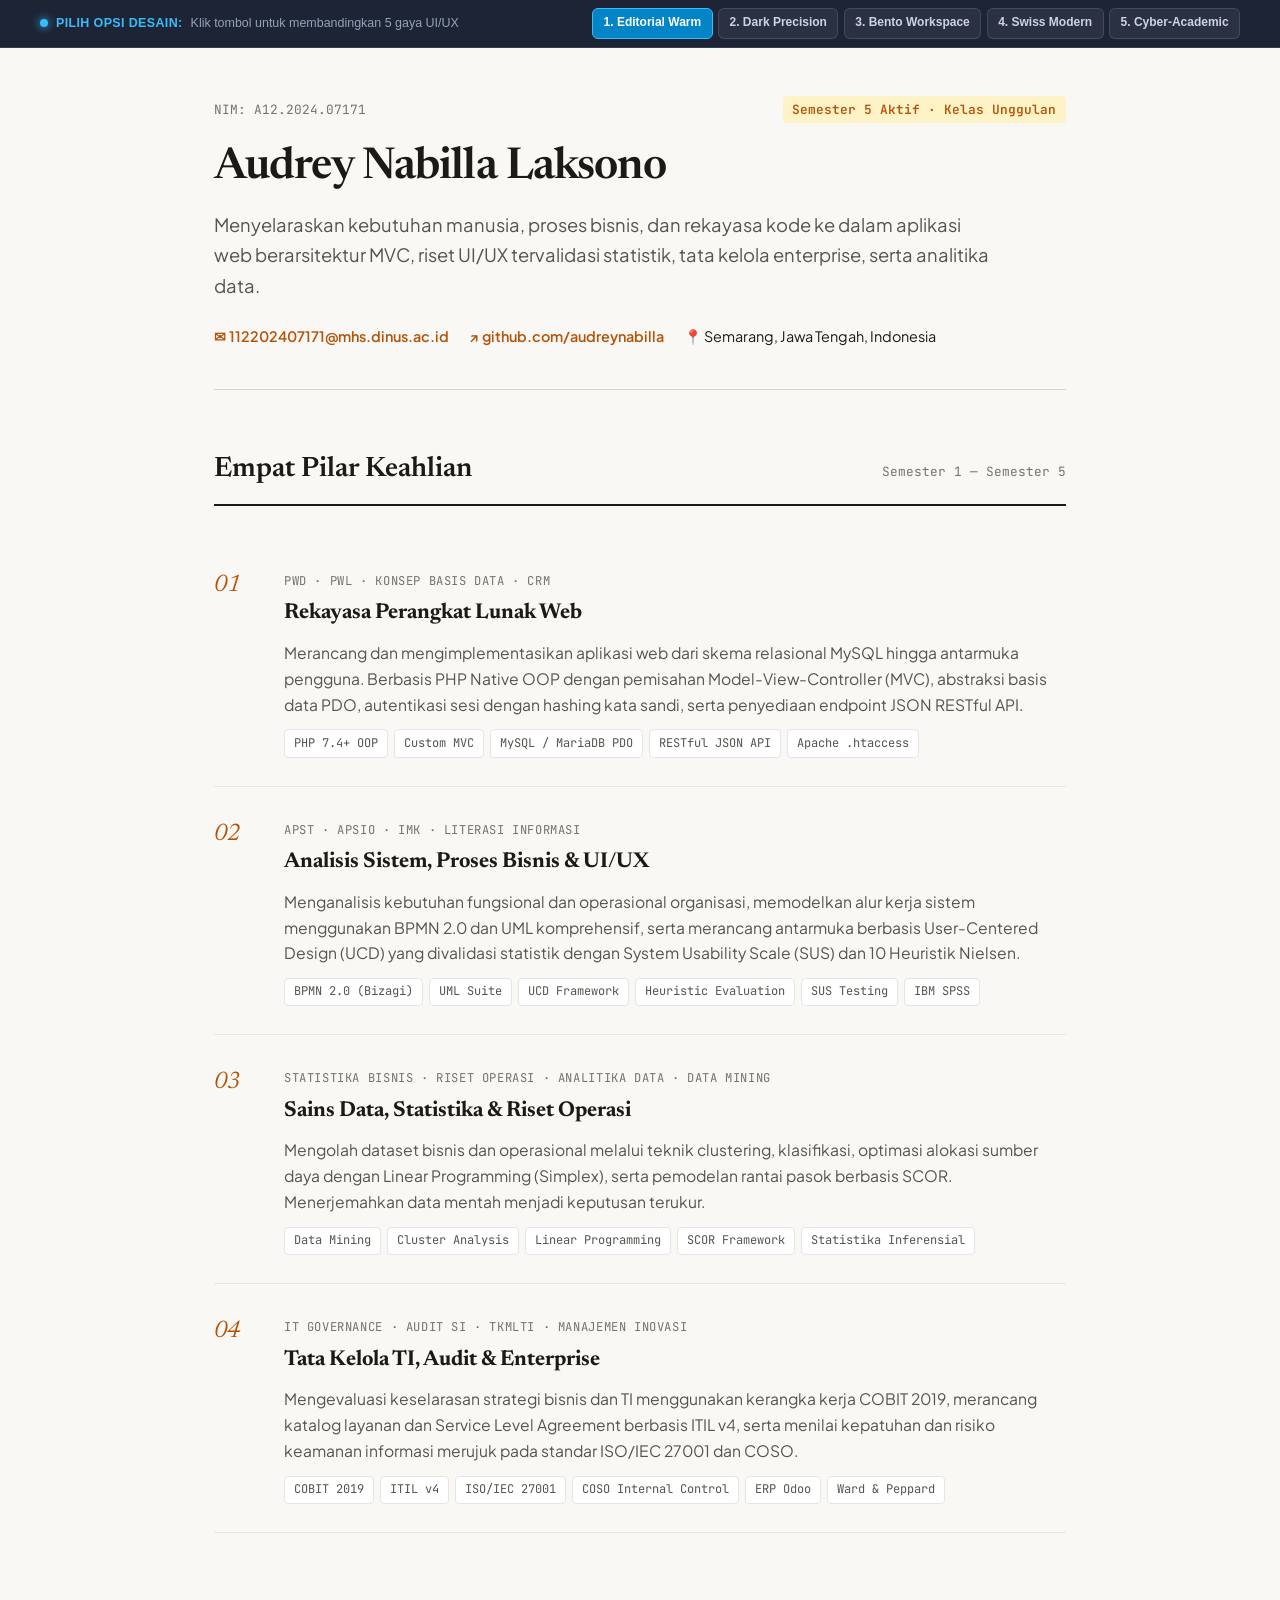
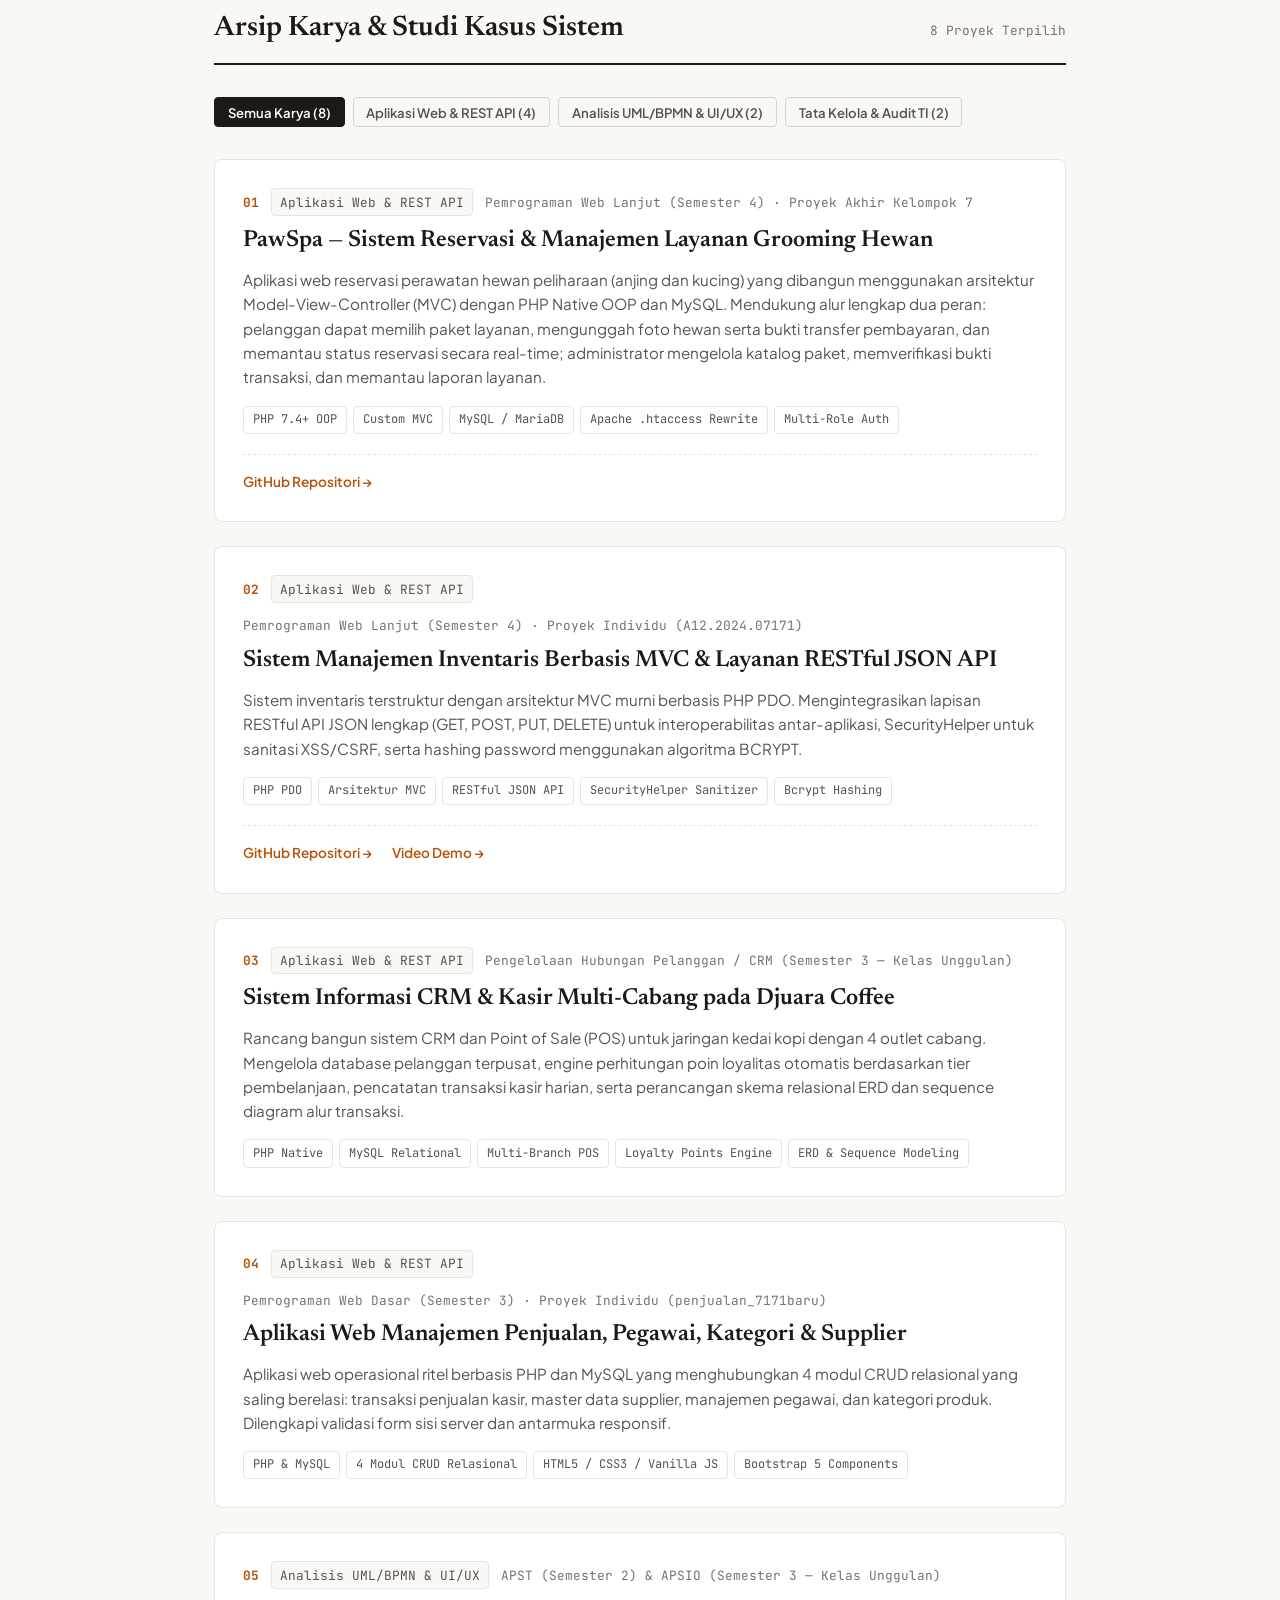
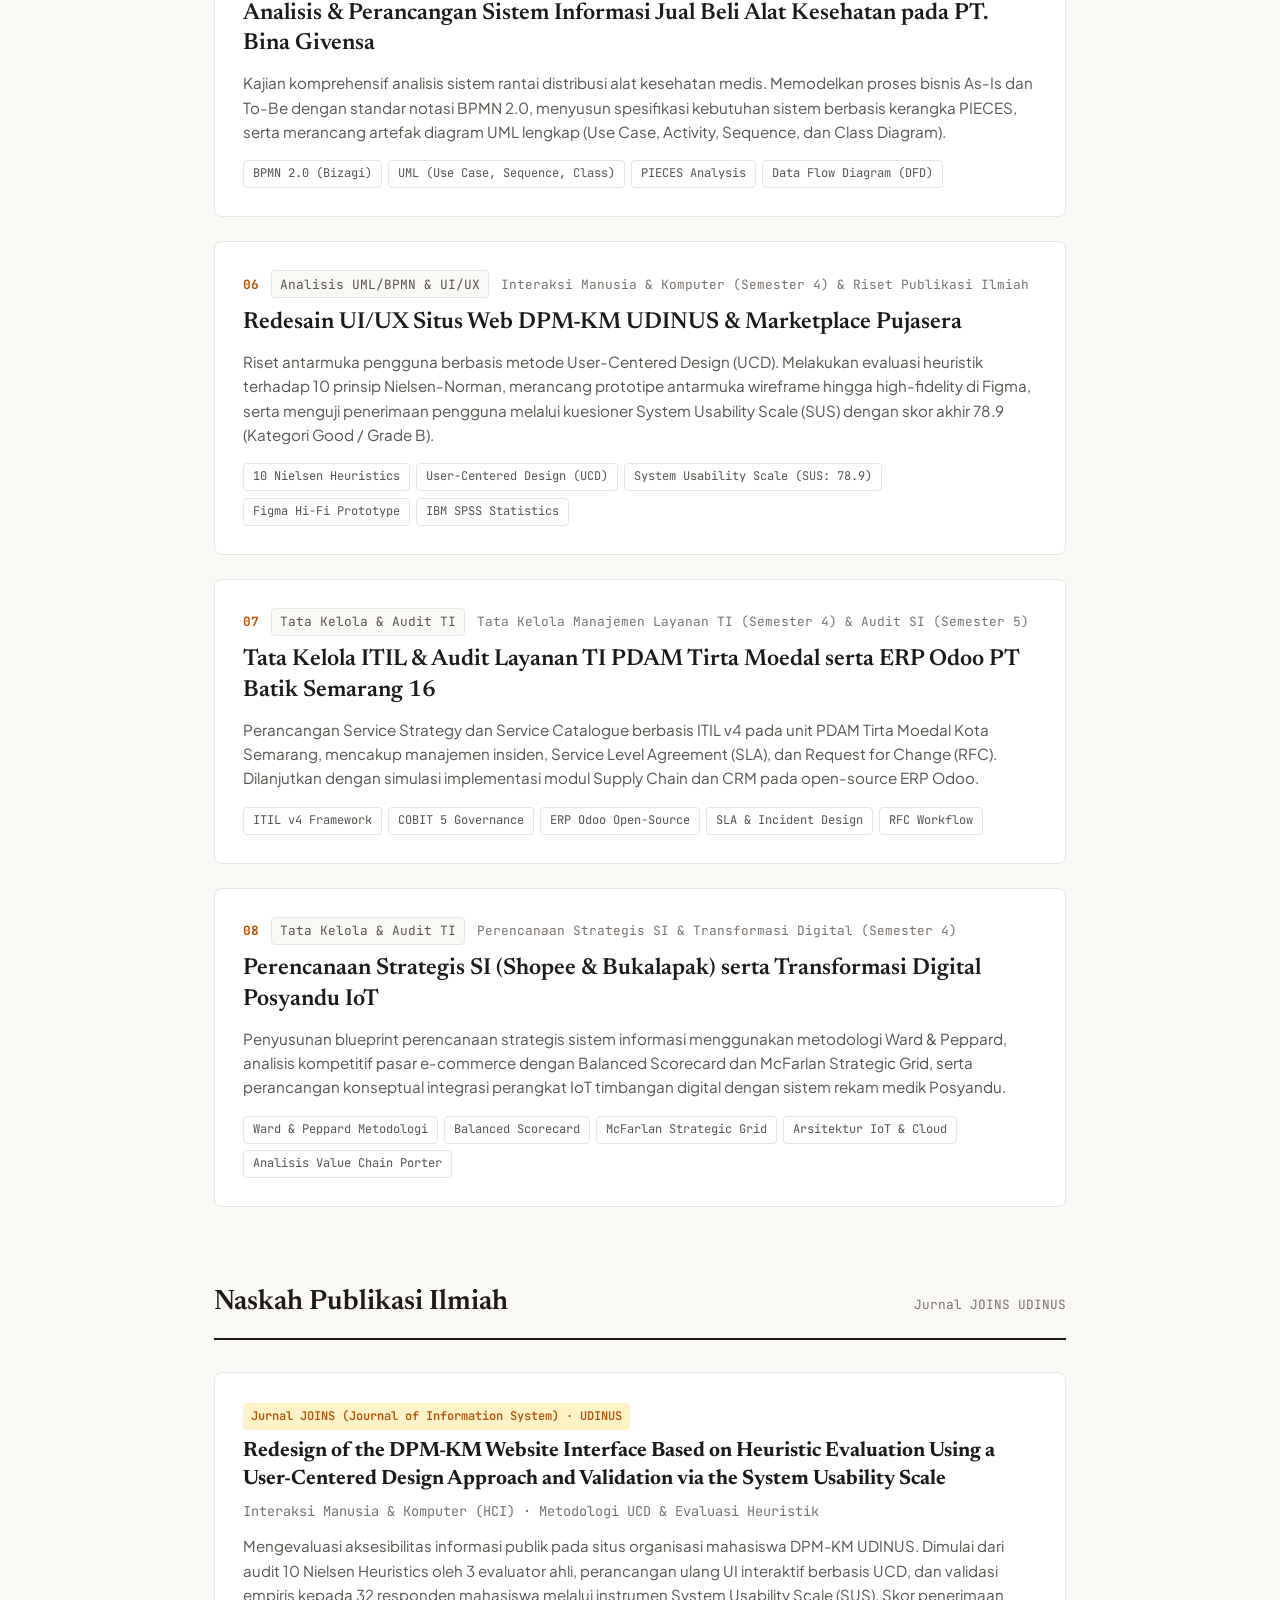
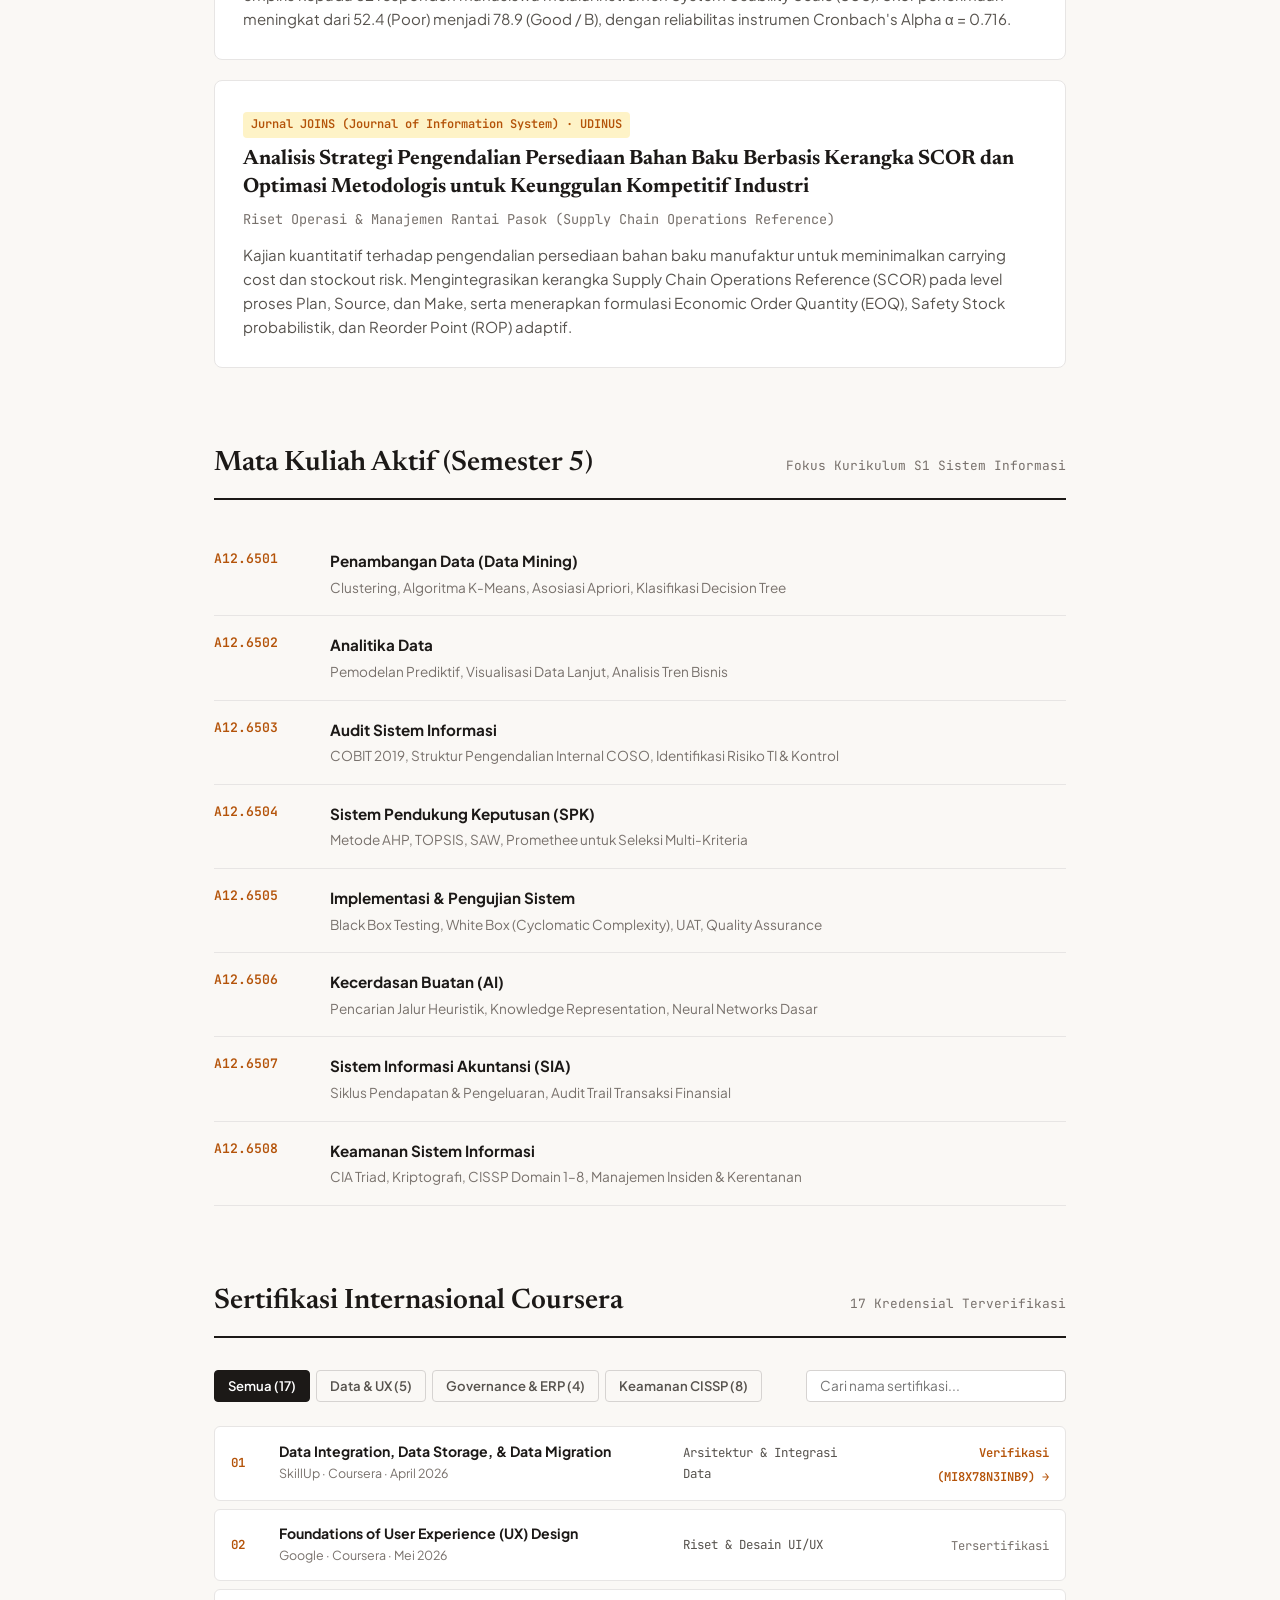
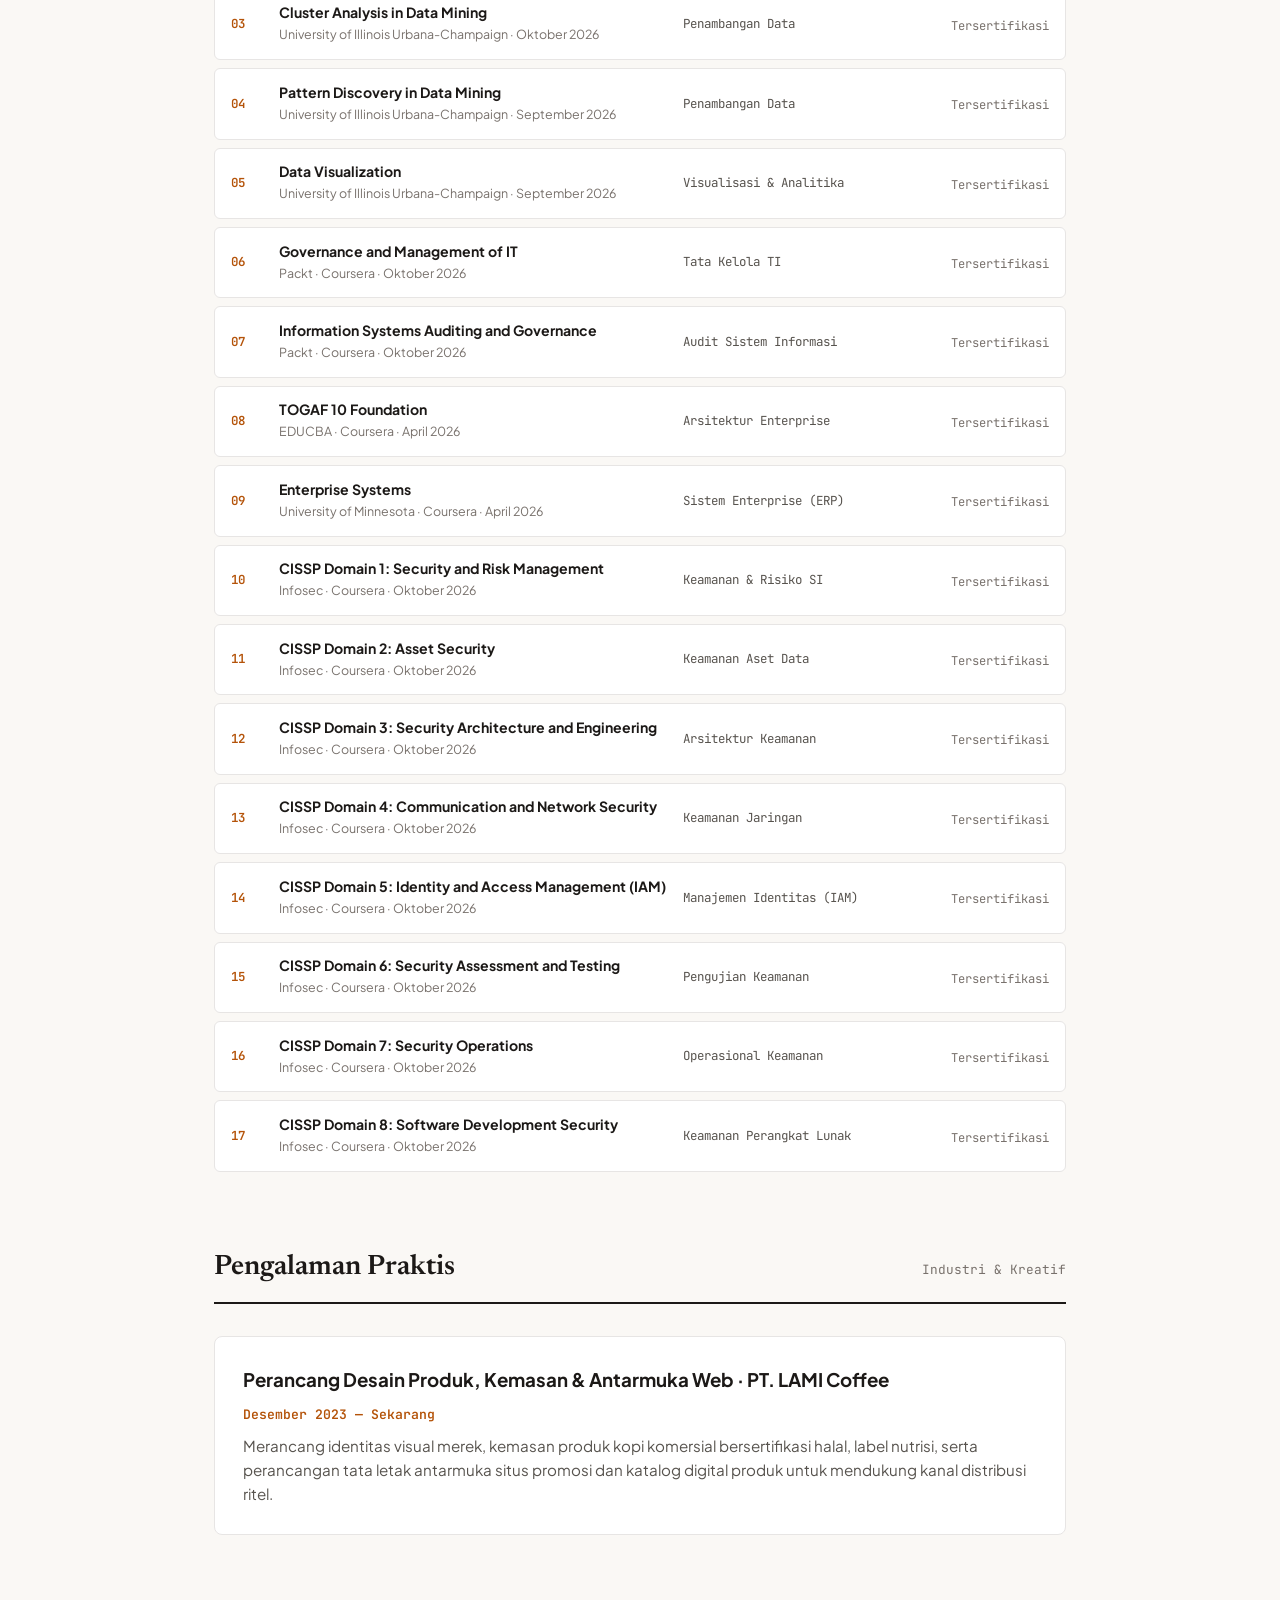
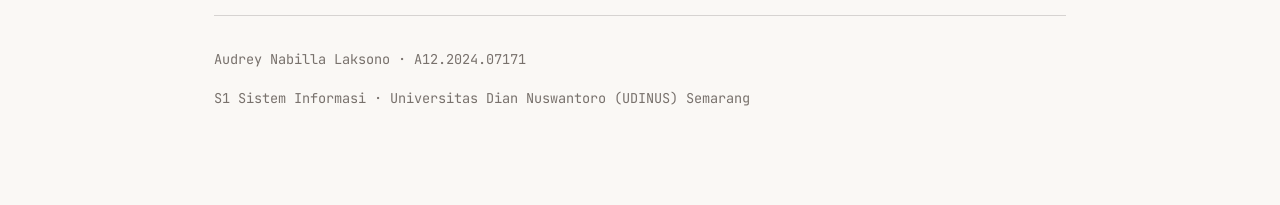
==== opsi-1.html @ 59d2141b "feat(portfolio): add/update opsi-1.html (scrollable no-slop UI)" ====
<!DOCTYPE html>
<html lang="id">
<head>
  <meta charset="UTF-8">
  <meta name="viewport" content="width=device-width, initial-scale=1.0">
  <title>Audrey Nabilla Laksono — Portofolio Akademik & Rekayasa Sistem</title>
  <link rel="preconnect" href="https://fonts.googleapis.com">
  <link rel="preconnect" href="https://fonts.gstatic.com" crossorigin>
  <link href="https://fonts.googleapis.com/css2?family=Newsreader:ital,opsz,wght@0,6..72,400;0,6..72,600;1,6..72,400&family=Plus+Jakarta+Sans:wght@400;500;600;700&family=JetBrains+Mono:wght@400;500&display=swap" rel="stylesheet">
  <style>
    :root {
      --bg: #FAF8F5;
      --card-bg: #FFFFFF;
      --ink: #1C1917;
      --ink-muted: #57534E;
      --ink-light: #78716C;
      --border: #E7E5E4;
      --border-dark: #D6D3D1;
      --accent: #B45309;
      --accent-soft: #FEF3C7;
      --font-serif: "Newsreader", Georgia, serif;
      --font-sans: "Plus Jakarta Sans", -apple-system, sans-serif;
      --font-mono: "JetBrains Mono", monospace;
    }
    * { box-sizing: border-box; margin: 0; padding: 0; }
    body {
      background: var(--bg);
      color: var(--ink);
      font-family: var(--font-sans);
      line-height: 1.65;
      font-size: 16px;
      -webkit-font-smoothing: antialiased;
    }
    a { color: var(--accent); text-decoration: none; }
    a:hover { text-decoration: underline; }
    .container {
      max-width: 900px;
      margin: 0 auto;
      padding: 3rem 1.5rem 6rem;
    }
    header.ed-header {
      padding-bottom: 2.5rem;
      border-bottom: 1px solid var(--border-dark);
      margin-bottom: 3.5rem;
    }
    .ed-meta-top {
      display: flex;
      justify-content: space-between;
      align-items: center;
      gap: 1rem;
      flex-wrap: wrap;
      margin-bottom: 1.25rem;
      font-family: var(--font-mono);
      font-size: 0.8rem;
      color: var(--ink-light);
    }
    .ed-badge {
      display: inline-block;
      padding: 0.2rem 0.6rem;
      background: var(--accent-soft);
      color: var(--accent);
      border-radius: 4px;
      font-weight: 600;
    }
    h1.ed-title {
      font-family: var(--font-serif);
      font-size: 2.75rem;
      font-weight: 600;
      line-height: 1.15;
      margin-bottom: 1rem;
      letter-spacing: -0.02em;
    }
    .ed-lead {
      font-size: 1.15rem;
      color: var(--ink-muted);
      line-height: 1.65;
      max-width: 780px;
      margin-bottom: 1.5rem;
    }
    .ed-contact-strip {
      display: flex;
      gap: 1.25rem;
      flex-wrap: wrap;
      font-size: 0.9rem;
    }
    .ed-contact-strip a {
      font-weight: 600;
    }
    section.ed-section {
      margin-bottom: 4.5rem;
    }
    .ed-section-head {
      display: flex;
      align-items: baseline;
      justify-content: space-between;
      border-bottom: 2px solid var(--ink);
      padding-bottom: 0.75rem;
      margin-bottom: 2rem;
    }
    .ed-section-head h2 {
      font-family: var(--font-serif);
      font-size: 1.75rem;
      font-weight: 600;
    }
    .ed-section-head span {
      font-family: var(--font-mono);
      font-size: 0.8rem;
      color: var(--ink-light);
    }
    .ed-pillar-card {
      display: grid;
      grid-template-columns: 50px 1fr;
      gap: 1.25rem;
      padding: 1.75rem 0;
      border-bottom: 1px solid var(--border);
    }
    .ed-pillar-num {
      font-family: var(--font-serif);
      font-size: 1.5rem;
      font-style: italic;
      color: var(--accent);
    }
    .ed-pillar-content h3 {
      font-family: var(--font-serif);
      font-size: 1.35rem;
      margin: 0.25rem 0 0.5rem;
    }
    .ed-pillar-content p {
      color: var(--ink-muted);
      margin-bottom: 0.75rem;
      font-size: 0.98rem;
    }
    .ed-sub {
      font-family: var(--font-mono);
      font-size: 0.76rem;
      color: var(--ink-light);
      text-transform: uppercase;
      letter-spacing: 0.05em;
    }
    .ed-tags {
      display: flex;
      flex-wrap: wrap;
      gap: 0.4rem;
    }
    .ed-tag {
      display: inline-block;
      font-size: 0.75rem;
      font-family: var(--font-mono);
      background: var(--card-bg);
      border: 1px solid var(--border);
      padding: 0.2rem 0.55rem;
      border-radius: 4px;
      color: var(--ink-muted);
    }
    .ed-filter-bar {
      display: flex;
      gap: 0.5rem;
      flex-wrap: wrap;
      margin-bottom: 2rem;
    }
    .cat-btn, .cred-btn {
      background: transparent;
      border: 1px solid var(--border-dark);
      padding: 0.35rem 0.8rem;
      border-radius: 4px;
      font-family: var(--font-sans);
      font-size: 0.82rem;
      font-weight: 600;
      color: var(--ink-muted);
      cursor: pointer;
      transition: all 0.15s ease;
    }
    .cat-btn:hover, .cred-btn:hover {
      background: var(--card-bg);
      color: var(--ink);
    }
    .cat-btn.active, .cred-btn.active {
      background: var(--ink);
      color: #fff;
      border-color: var(--ink);
    }
    .ed-project-card {
      background: var(--card-bg);
      border: 1px solid var(--border);
      border-radius: 8px;
      padding: 1.75rem;
      margin-bottom: 1.5rem;
      transition: border-color 0.2s ease, box-shadow 0.2s ease;
    }
    .ed-project-card:hover {
      border-color: var(--border-dark);
      box-shadow: 0 4px 12px rgba(0,0,0,0.04);
    }
    .ed-project-meta {
      display: flex;
      align-items: center;
      gap: 0.75rem;
      margin-bottom: 0.6rem;
      font-size: 0.8rem;
      font-family: var(--font-mono);
      flex-wrap: wrap;
    }
    .ed-num {
      font-weight: 700;
      color: var(--accent);
    }
    .ed-cat-badge {
      background: var(--bg);
      padding: 0.15rem 0.5rem;
      border-radius: 4px;
      border: 1px solid var(--border);
      color: var(--ink-muted);
    }
    .ed-context {
      color: var(--ink-light);
    }
    .ed-project-title {
      font-family: var(--font-serif);
      font-size: 1.45rem;
      font-weight: 600;
      margin-bottom: 0.75rem;
      line-height: 1.3;
    }
    .ed-project-desc {
      color: var(--ink-muted);
      font-size: 0.95rem;
      margin-bottom: 1rem;
      line-height: 1.6;
    }
    .ed-project-links {
      margin-top: 1.25rem;
      padding-top: 1rem;
      border-top: 1px dashed var(--border);
      display: flex;
      gap: 1.25rem;
      font-size: 0.85rem;
      font-weight: 600;
    }
    .ed-paper-card {
      background: var(--card-bg);
      border: 1px solid var(--border);
      border-radius: 8px;
      padding: 1.75rem;
      margin-bottom: 1.25rem;
    }
    .ed-paper-tag {
      display: inline-block;
      font-family: var(--font-mono);
      font-size: 0.75rem;
      background: var(--accent-soft);
      color: var(--accent);
      padding: 0.2rem 0.5rem;
      border-radius: 4px;
      font-weight: 600;
      margin-bottom: 0.5rem;
    }
    .ed-paper-card h3 {
      font-family: var(--font-serif);
      font-size: 1.3rem;
      margin-bottom: 0.4rem;
      line-height: 1.35;
    }
    .ed-paper-field {
      font-size: 0.85rem;
      color: var(--ink-light);
      margin-bottom: 0.75rem;
      font-family: var(--font-mono);
    }
    .ed-paper-summary {
      font-size: 0.94rem;
      color: var(--ink-muted);
      line-height: 1.6;
    }
    .ed-course-row {
      display: grid;
      grid-template-columns: 100px 1fr;
      gap: 1rem;
      padding: 1rem 0;
      border-bottom: 1px solid var(--border);
    }
    .ed-course-code {
      font-family: var(--font-mono);
      font-size: 0.82rem;
      font-weight: 600;
      color: var(--accent);
    }
    .ed-course-row strong {
      font-size: 0.95rem;
    }
    .ed-course-row p {
      font-size: 0.85rem;
      color: var(--ink-light);
      margin-top: 0.15rem;
    }
    .ed-cred-controls {
      display: flex;
      justify-content: space-between;
      gap: 1rem;
      flex-wrap: wrap;
      margin-bottom: 1.5rem;
    }
    .ed-search-input {
      padding: 0.4rem 0.8rem;
      border: 1px solid var(--border-dark);
      border-radius: 4px;
      font-family: var(--font-sans);
      font-size: 0.85rem;
      min-width: 260px;
      background: var(--card-bg);
      color: var(--ink);
    }
    .ed-cred-row {
      display: grid;
      grid-template-columns: 32px 1fr 180px 170px;
      gap: 1rem;
      align-items: center;
      padding: 0.85rem 1rem;
      background: var(--card-bg);
      border: 1px solid var(--border);
      border-radius: 6px;
      margin-bottom: 0.5rem;
      font-size: 0.88rem;
    }
    .ed-cred-id {
      font-family: var(--font-mono);
      font-size: 0.78rem;
      color: var(--accent);
      font-weight: 600;
    }
    .ed-cred-info strong {
      display: block;
      line-height: 1.35;
    }
    .ed-cred-info span {
      font-size: 0.78rem;
      color: var(--ink-light);
    }
    .ed-cred-dom {
      font-size: 0.78rem;
      font-family: var(--font-mono);
      color: var(--ink-muted);
    }
    .ed-cred-action {
      text-align: right;
    }
    .ed-verify {
      font-family: var(--font-mono);
      font-size: 0.76rem;
      font-weight: 600;
      color: var(--accent);
    }
    .ed-completed {
      font-family: var(--font-mono);
      font-size: 0.76rem;
      color: var(--ink-light);
    }
    .ed-exp-card {
      background: var(--card-bg);
      border: 1px solid var(--border);
      border-radius: 8px;
      padding: 1.75rem;
    }
    .ed-exp-header {
      display: flex;
      justify-content: space-between;
      align-items: baseline;
      margin-bottom: 0.5rem;
      flex-wrap: wrap;
      gap: 0.5rem;
    }
    .ed-exp-period {
      font-family: var(--font-mono);
      font-size: 0.82rem;
      color: var(--accent);
      font-weight: 600;
    }
    footer.ed-footer {
      margin-top: 5rem;
      padding-top: 2rem;
      border-top: 1px solid var(--border-dark);
      display: flex;
      justify-content: space-between;
      align-items: center;
      flex-wrap: wrap;
      gap: 1rem;
      font-size: 0.85rem;
      color: var(--ink-light);
      font-family: var(--font-mono);
    }
    @media (max-width: 768px) {
      h1.ed-title { font-size: 2.1rem; }
      .ed-cred-row {
        grid-template-columns: 1fr;
        gap: 0.5rem;
      }
      .ed-cred-action { text-align: left; }
      .ed-course-row { grid-template-columns: 1fr; gap: 0.25rem; }
    }
  </style>
</head>
<body>
  
    <aside id="sw-bar" aria-label="Pemilih Opsi Desain">
      <div class="sw-inner">
        <div class="sw-title">
          <span class="sw-dot"></span>
          <strong>PILIH OPSI DESAIN:</strong>
          <span>Klik tombol untuk membandingkan 5 gaya UI/UX</span>
        </div>
        <nav class="sw-nav">
          <a href="opsi-1.html" class="sw-btn active">1. Editorial Warm</a><a href="opsi-2.html" class="sw-btn ">2. Dark Precision</a><a href="opsi-3.html" class="sw-btn ">3. Bento Workspace</a><a href="opsi-4.html" class="sw-btn ">4. Swiss Modern</a><a href="opsi-5.html" class="sw-btn ">5. Cyber-Academic</a>
        </nav>
      </div>
    </aside>
    <style>
      #sw-bar {
        position: sticky;
        top: 0;
        z-index: 10000;
        background: rgba(15, 23, 42, 0.94);
        backdrop-filter: blur(12px);
        -webkit-backdrop-filter: blur(12px);
        border-bottom: 1px solid rgba(255, 255, 255, 0.12);
        padding: 0.5rem 1rem;
        font-family: -apple-system, BlinkMacSystemFont, "Segoe UI", Roboto, sans-serif;
        font-size: 0.8rem;
        color: #f8fafc;
      }
      .sw-inner {
        max-width: 1200px;
        margin: 0 auto;
        display: flex;
        align-items: center;
        justify-content: space-between;
        gap: 0.75rem;
        flex-wrap: wrap;
      }
      .sw-title {
        display: flex;
        align-items: center;
        gap: 0.5rem;
        font-size: 0.78rem;
      }
      .sw-dot {
        width: 8px;
        height: 8px;
        border-radius: 50%;
        background: #38bdf8;
        box-shadow: 0 0 8px #38bdf8;
      }
      .sw-title strong {
        color: #38bdf8;
        letter-spacing: 0.03em;
      }
      .sw-title span {
        color: #94a3b8;
      }
      .sw-nav {
        display: flex;
        align-items: center;
        gap: 0.35rem;
        flex-wrap: wrap;
      }
      .sw-btn {
        padding: 0.28rem 0.65rem;
        border-radius: 6px;
        font-size: 0.75rem;
        font-weight: 600;
        text-decoration: none;
        color: #cbd5e1;
        background: rgba(255, 255, 255, 0.06);
        border: 1px solid rgba(255, 255, 255, 0.12);
        transition: all 0.15s ease;
      }
      .sw-btn:hover {
        background: rgba(255, 255, 255, 0.15);
        color: #fff;
        border-color: #38bdf8;
      }
      .sw-btn.active {
        background: #0284c7;
        color: #ffffff;
        border-color: #38bdf8;
      }
      @media (max-width: 768px) {
        .sw-inner {
          flex-direction: column;
          align-items: flex-start;
          gap: 0.4rem;
        }
      }
    </style>
    
  <div class="container">
    <header class="ed-header">
      <div class="ed-meta-top">
        <span>NIM: A12.2024.07171</span>
        <span class="ed-badge">Semester 5 Aktif · Kelas Unggulan</span>
      </div>
      <h1 class="ed-title">Audrey Nabilla Laksono</h1>
      <p class="ed-lead">Menyelaraskan kebutuhan manusia, proses bisnis, dan rekayasa kode ke dalam aplikasi web berarsitektur MVC, riset UI/UX tervalidasi statistik, tata kelola enterprise, serta analitika data.</p>
      <div class="ed-contact-strip">
        <a href="mailto:112202407171@mhs.dinus.ac.id">✉ 112202407171@mhs.dinus.ac.id</a>
        <a href="https://github.com/audreynabilla" target="_blank" rel="noopener">↗ github.com/audreynabilla</a>
        <span>📍 Semarang, Jawa Tengah, Indonesia</span>
      </div>
    </header>

    <section class="ed-section" id="pilar">
      <div class="ed-section-head">
        <h2>Empat Pilar Keahlian</h2>
        <span>Semester 1 — Semester 5</span>
      </div>
      <div class="ed-pillars-list">
        
        <article class="ed-pillar-card">
          <div class="ed-pillar-num">01</div>
          <div class="ed-pillar-content">
            <span class="ed-sub">PWD · PWL · Konsep Basis Data · CRM</span>
            <h3>Rekayasa Perangkat Lunak Web</h3>
            <p>Merancang dan mengimplementasikan aplikasi web dari skema relasional MySQL hingga antarmuka pengguna. Berbasis PHP Native OOP dengan pemisahan Model-View-Controller (MVC), abstraksi basis data PDO, autentikasi sesi dengan hashing kata sandi, serta penyediaan endpoint JSON RESTful API.</p>
            <div class="ed-tags"><span class="ed-tag">PHP 7.4+ OOP</span><span class="ed-tag">Custom MVC</span><span class="ed-tag">MySQL / MariaDB PDO</span><span class="ed-tag">RESTful JSON API</span><span class="ed-tag">Apache .htaccess</span></div>
          </div>
        </article>
        
        <article class="ed-pillar-card">
          <div class="ed-pillar-num">02</div>
          <div class="ed-pillar-content">
            <span class="ed-sub">APST · APSIO · IMK · Literasi Informasi</span>
            <h3>Analisis Sistem, Proses Bisnis & UI/UX</h3>
            <p>Menganalisis kebutuhan fungsional dan operasional organisasi, memodelkan alur kerja sistem menggunakan BPMN 2.0 dan UML komprehensif, serta merancang antarmuka berbasis User-Centered Design (UCD) yang divalidasi statistik dengan System Usability Scale (SUS) dan 10 Heuristik Nielsen.</p>
            <div class="ed-tags"><span class="ed-tag">BPMN 2.0 (Bizagi)</span><span class="ed-tag">UML Suite</span><span class="ed-tag">UCD Framework</span><span class="ed-tag">Heuristic Evaluation</span><span class="ed-tag">SUS Testing</span><span class="ed-tag">IBM SPSS</span></div>
          </div>
        </article>
        
        <article class="ed-pillar-card">
          <div class="ed-pillar-num">03</div>
          <div class="ed-pillar-content">
            <span class="ed-sub">Statistika Bisnis · Riset Operasi · Analitika Data · Data Mining</span>
            <h3>Sains Data, Statistika & Riset Operasi</h3>
            <p>Mengolah dataset bisnis dan operasional melalui teknik clustering, klasifikasi, optimasi alokasi sumber daya dengan Linear Programming (Simplex), serta pemodelan rantai pasok berbasis SCOR. Menerjemahkan data mentah menjadi keputusan terukur.</p>
            <div class="ed-tags"><span class="ed-tag">Data Mining</span><span class="ed-tag">Cluster Analysis</span><span class="ed-tag">Linear Programming</span><span class="ed-tag">SCOR Framework</span><span class="ed-tag">Statistika Inferensial</span></div>
          </div>
        </article>
        
        <article class="ed-pillar-card">
          <div class="ed-pillar-num">04</div>
          <div class="ed-pillar-content">
            <span class="ed-sub">IT Governance · Audit SI · TKMLTI · Manajemen Inovasi</span>
            <h3>Tata Kelola TI, Audit & Enterprise</h3>
            <p>Mengevaluasi keselarasan strategi bisnis dan TI menggunakan kerangka kerja COBIT 2019, merancang katalog layanan dan Service Level Agreement berbasis ITIL v4, serta menilai kepatuhan dan risiko keamanan informasi merujuk pada standar ISO/IEC 27001 dan COSO.</p>
            <div class="ed-tags"><span class="ed-tag">COBIT 2019</span><span class="ed-tag">ITIL v4</span><span class="ed-tag">ISO/IEC 27001</span><span class="ed-tag">COSO Internal Control</span><span class="ed-tag">ERP Odoo</span><span class="ed-tag">Ward & Peppard</span></div>
          </div>
        </article>
        
      </div>
    </section>

    <section class="ed-section" id="karya">
      <div class="ed-section-head">
        <h2>Arsip Karya & Studi Kasus Sistem</h2>
        <span>8 Proyek Terpilih</span>
      </div>
      <div class="ed-filter-bar">
        <button type="button" class="cat-btn active" data-cat="all">Semua Karya (8)</button>
        <button type="button" class="cat-btn" data-cat="web">Aplikasi Web & REST API (4)</button>
        <button type="button" class="cat-btn" data-cat="ux">Analisis UML/BPMN & UI/UX (2)</button>
        <button type="button" class="cat-btn" data-cat="gov">Tata Kelola & Audit TI (2)</button>
      </div>
      <div class="ed-projects-list">
        
        <article class="project-item ed-project-card" data-cat="web">
          <div class="ed-project-meta">
            <span class="ed-num">01</span>
            <span class="ed-cat-badge">Aplikasi Web & REST API</span>
            <span class="ed-context">Pemrograman Web Lanjut (Semester 4) · Proyek Akhir Kelompok 7</span>
          </div>
          <h3 class="ed-project-title">PawSpa — Sistem Reservasi & Manajemen Layanan Grooming Hewan</h3>
          <p class="ed-project-desc">Aplikasi web reservasi perawatan hewan peliharaan (anjing dan kucing) yang dibangun menggunakan arsitektur Model-View-Controller (MVC) dengan PHP Native OOP dan MySQL. Mendukung alur lengkap dua peran: pelanggan dapat memilih paket layanan, mengunggah foto hewan serta bukti transfer pembayaran, dan memantau status reservasi secara real-time; administrator mengelola katalog paket, memverifikasi bukti transaksi, dan memantau laporan layanan.</p>
          <div class="ed-tags"><span class="ed-tag">PHP 7.4+ OOP</span><span class="ed-tag">Custom MVC</span><span class="ed-tag">MySQL / MariaDB</span><span class="ed-tag">Apache .htaccess Rewrite</span><span class="ed-tag">Multi-Role Auth</span></div>
          <div class="ed-project-links"><a href="https://github.com/audreynabilla/UAS-kelompok-7" target="_blank" rel="noopener" class="ed-link">GitHub Repositori &rarr;</a></div>
        </article>
        
        <article class="project-item ed-project-card" data-cat="web">
          <div class="ed-project-meta">
            <span class="ed-num">02</span>
            <span class="ed-cat-badge">Aplikasi Web & REST API</span>
            <span class="ed-context">Pemrograman Web Lanjut (Semester 4) · Proyek Individu (A12.2024.07171)</span>
          </div>
          <h3 class="ed-project-title">Sistem Manajemen Inventaris Berbasis MVC & Layanan RESTful JSON API</h3>
          <p class="ed-project-desc">Sistem inventaris terstruktur dengan arsitektur MVC murni berbasis PHP PDO. Mengintegrasikan lapisan RESTful API JSON lengkap (GET, POST, PUT, DELETE) untuk interoperabilitas antar-aplikasi, SecurityHelper untuk sanitasi XSS/CSRF, serta hashing password menggunakan algoritma BCRYPT.</p>
          <div class="ed-tags"><span class="ed-tag">PHP PDO</span><span class="ed-tag">Arsitektur MVC</span><span class="ed-tag">RESTful JSON API</span><span class="ed-tag">SecurityHelper Sanitizer</span><span class="ed-tag">Bcrypt Hashing</span></div>
          <div class="ed-project-links"><a href="https://github.com/audreynabilla/pwl-crud-07171" target="_blank" rel="noopener" class="ed-link">GitHub Repositori &rarr;</a><a href="https://youtu.be/afBZMuH899g" target="_blank" rel="noopener" class="ed-link">Video Demo &rarr;</a></div>
        </article>
        
        <article class="project-item ed-project-card" data-cat="web">
          <div class="ed-project-meta">
            <span class="ed-num">03</span>
            <span class="ed-cat-badge">Aplikasi Web & REST API</span>
            <span class="ed-context">Pengelolaan Hubungan Pelanggan / CRM (Semester 3 — Kelas Unggulan)</span>
          </div>
          <h3 class="ed-project-title">Sistem Informasi CRM & Kasir Multi-Cabang pada Djuara Coffee</h3>
          <p class="ed-project-desc">Rancang bangun sistem CRM dan Point of Sale (POS) untuk jaringan kedai kopi dengan 4 outlet cabang. Mengelola database pelanggan terpusat, engine perhitungan poin loyalitas otomatis berdasarkan tier pembelanjaan, pencatatan transaksi kasir harian, serta perancangan skema relasional ERD dan sequence diagram alur transaksi.</p>
          <div class="ed-tags"><span class="ed-tag">PHP Native</span><span class="ed-tag">MySQL Relational</span><span class="ed-tag">Multi-Branch POS</span><span class="ed-tag">Loyalty Points Engine</span><span class="ed-tag">ERD & Sequence Modeling</span></div>
          
        </article>
        
        <article class="project-item ed-project-card" data-cat="web">
          <div class="ed-project-meta">
            <span class="ed-num">04</span>
            <span class="ed-cat-badge">Aplikasi Web & REST API</span>
            <span class="ed-context">Pemrograman Web Dasar (Semester 3) · Proyek Individu (penjualan_7171baru)</span>
          </div>
          <h3 class="ed-project-title">Aplikasi Web Manajemen Penjualan, Pegawai, Kategori & Supplier</h3>
          <p class="ed-project-desc">Aplikasi web operasional ritel berbasis PHP dan MySQL yang menghubungkan 4 modul CRUD relasional yang saling berelasi: transaksi penjualan kasir, master data supplier, manajemen pegawai, dan kategori produk. Dilengkapi validasi form sisi server dan antarmuka responsif.</p>
          <div class="ed-tags"><span class="ed-tag">PHP & MySQL</span><span class="ed-tag">4 Modul CRUD Relasional</span><span class="ed-tag">HTML5 / CSS3 / Vanilla JS</span><span class="ed-tag">Bootstrap 5 Components</span></div>
          
        </article>
        
        <article class="project-item ed-project-card" data-cat="ux">
          <div class="ed-project-meta">
            <span class="ed-num">05</span>
            <span class="ed-cat-badge">Analisis UML/BPMN & UI/UX</span>
            <span class="ed-context">APST (Semester 2) & APSIO (Semester 3 — Kelas Unggulan)</span>
          </div>
          <h3 class="ed-project-title">Analisis & Perancangan Sistem Informasi Jual Beli Alat Kesehatan pada PT. Bina Givensa</h3>
          <p class="ed-project-desc">Kajian komprehensif analisis sistem rantai distribusi alat kesehatan medis. Memodelkan proses bisnis As-Is dan To-Be dengan standar notasi BPMN 2.0, menyusun spesifikasi kebutuhan sistem berbasis kerangka PIECES, serta merancang artefak diagram UML lengkap (Use Case, Activity, Sequence, dan Class Diagram).</p>
          <div class="ed-tags"><span class="ed-tag">BPMN 2.0 (Bizagi)</span><span class="ed-tag">UML (Use Case, Sequence, Class)</span><span class="ed-tag">PIECES Analysis</span><span class="ed-tag">Data Flow Diagram (DFD)</span></div>
          
        </article>
        
        <article class="project-item ed-project-card" data-cat="ux">
          <div class="ed-project-meta">
            <span class="ed-num">06</span>
            <span class="ed-cat-badge">Analisis UML/BPMN & UI/UX</span>
            <span class="ed-context">Interaksi Manusia & Komputer (Semester 4) & Riset Publikasi Ilmiah</span>
          </div>
          <h3 class="ed-project-title">Redesain UI/UX Situs Web DPM-KM UDINUS & Marketplace Pujasera</h3>
          <p class="ed-project-desc">Riset antarmuka pengguna berbasis metode User-Centered Design (UCD). Melakukan evaluasi heuristik terhadap 10 prinsip Nielsen-Norman, merancang prototipe antarmuka wireframe hingga high-fidelity di Figma, serta menguji penerimaan pengguna melalui kuesioner System Usability Scale (SUS) dengan skor akhir 78.9 (Kategori Good / Grade B).</p>
          <div class="ed-tags"><span class="ed-tag">10 Nielsen Heuristics</span><span class="ed-tag">User-Centered Design (UCD)</span><span class="ed-tag">System Usability Scale (SUS: 78.9)</span><span class="ed-tag">Figma Hi-Fi Prototype</span><span class="ed-tag">IBM SPSS Statistics</span></div>
          
        </article>
        
        <article class="project-item ed-project-card" data-cat="gov">
          <div class="ed-project-meta">
            <span class="ed-num">07</span>
            <span class="ed-cat-badge">Tata Kelola & Audit TI</span>
            <span class="ed-context">Tata Kelola Manajemen Layanan TI (Semester 4) & Audit SI (Semester 5)</span>
          </div>
          <h3 class="ed-project-title">Tata Kelola ITIL & Audit Layanan TI PDAM Tirta Moedal serta ERP Odoo PT Batik Semarang 16</h3>
          <p class="ed-project-desc">Perancangan Service Strategy dan Service Catalogue berbasis ITIL v4 pada unit PDAM Tirta Moedal Kota Semarang, mencakup manajemen insiden, Service Level Agreement (SLA), dan Request for Change (RFC). Dilanjutkan dengan simulasi implementasi modul Supply Chain dan CRM pada open-source ERP Odoo.</p>
          <div class="ed-tags"><span class="ed-tag">ITIL v4 Framework</span><span class="ed-tag">COBIT 5 Governance</span><span class="ed-tag">ERP Odoo Open-Source</span><span class="ed-tag">SLA & Incident Design</span><span class="ed-tag">RFC Workflow</span></div>
          
        </article>
        
        <article class="project-item ed-project-card" data-cat="gov">
          <div class="ed-project-meta">
            <span class="ed-num">08</span>
            <span class="ed-cat-badge">Tata Kelola & Audit TI</span>
            <span class="ed-context">Perencanaan Strategis SI & Transformasi Digital (Semester 4)</span>
          </div>
          <h3 class="ed-project-title">Perencanaan Strategis SI (Shopee & Bukalapak) serta Transformasi Digital Posyandu IoT</h3>
          <p class="ed-project-desc">Penyusunan blueprint perencanaan strategis sistem informasi menggunakan metodologi Ward & Peppard, analisis kompetitif pasar e-commerce dengan Balanced Scorecard dan McFarlan Strategic Grid, serta perancangan konseptual integrasi perangkat IoT timbangan digital dengan sistem rekam medik Posyandu.</p>
          <div class="ed-tags"><span class="ed-tag">Ward & Peppard Metodologi</span><span class="ed-tag">Balanced Scorecard</span><span class="ed-tag">McFarlan Strategic Grid</span><span class="ed-tag">Arsitektur IoT & Cloud</span><span class="ed-tag">Analisis Value Chain Porter</span></div>
          
        </article>
        
      </div>
    </section>

    <section class="ed-section" id="riset">
      <div class="ed-section-head">
        <h2>Naskah Publikasi Ilmiah</h2>
        <span>Jurnal JOINS UDINUS</span>
      </div>
      <div class="ed-papers-list">
        
        <article class="ed-paper-card">
          <span class="ed-paper-tag">Jurnal JOINS (Journal of Information System) · UDINUS</span>
          <h3>Redesign of the DPM-KM Website Interface Based on Heuristic Evaluation Using a User-Centered Design Approach and Validation via the System Usability Scale</h3>
          <p class="ed-paper-field">Interaksi Manusia & Komputer (HCI) · Metodologi UCD & Evaluasi Heuristik</p>
          <p class="ed-paper-summary">Mengevaluasi aksesibilitas informasi publik pada situs organisasi mahasiswa DPM-KM UDINUS. Dimulai dari audit 10 Nielsen Heuristics oleh 3 evaluator ahli, perancangan ulang UI interaktif berbasis UCD, dan validasi empiris kepada 32 responden mahasiswa melalui instrumen System Usability Scale (SUS). Skor penerimaan meningkat dari 52.4 (Poor) menjadi 78.9 (Good / B), dengan reliabilitas instrumen Cronbach's Alpha α = 0.716.</p>
        </article>
        
        <article class="ed-paper-card">
          <span class="ed-paper-tag">Jurnal JOINS (Journal of Information System) · UDINUS</span>
          <h3>Analisis Strategi Pengendalian Persediaan Bahan Baku Berbasis Kerangka SCOR dan Optimasi Metodologis untuk Keunggulan Kompetitif Industri</h3>
          <p class="ed-paper-field">Riset Operasi & Manajemen Rantai Pasok (Supply Chain Operations Reference)</p>
          <p class="ed-paper-summary">Kajian kuantitatif terhadap pengendalian persediaan bahan baku manufaktur untuk meminimalkan carrying cost dan stockout risk. Mengintegrasikan kerangka Supply Chain Operations Reference (SCOR) pada level proses Plan, Source, dan Make, serta menerapkan formulasi Economic Order Quantity (EOQ), Safety Stock probabilistik, dan Reorder Point (ROP) adaptif.</p>
        </article>
        
      </div>
    </section>

    <section class="ed-section" id="studi-aktif">
      <div class="ed-section-head">
        <h2>Mata Kuliah Aktif (Semester 5)</h2>
        <span>Fokus Kurikulum S1 Sistem Informasi</span>
      </div>
      <div class="ed-courses-list">
        
        <div class="ed-course-row">
          <span class="ed-course-code">A12.6501</span>
          <div>
            <strong>Penambangan Data (Data Mining)</strong>
            <p>Clustering, Algoritma K-Means, Asosiasi Apriori, Klasifikasi Decision Tree</p>
          </div>
        </div>
        
        <div class="ed-course-row">
          <span class="ed-course-code">A12.6502</span>
          <div>
            <strong>Analitika Data</strong>
            <p>Pemodelan Prediktif, Visualisasi Data Lanjut, Analisis Tren Bisnis</p>
          </div>
        </div>
        
        <div class="ed-course-row">
          <span class="ed-course-code">A12.6503</span>
          <div>
            <strong>Audit Sistem Informasi</strong>
            <p>COBIT 2019, Struktur Pengendalian Internal COSO, Identifikasi Risiko TI & Kontrol</p>
          </div>
        </div>
        
        <div class="ed-course-row">
          <span class="ed-course-code">A12.6504</span>
          <div>
            <strong>Sistem Pendukung Keputusan (SPK)</strong>
            <p>Metode AHP, TOPSIS, SAW, Promethee untuk Seleksi Multi-Kriteria</p>
          </div>
        </div>
        
        <div class="ed-course-row">
          <span class="ed-course-code">A12.6505</span>
          <div>
            <strong>Implementasi & Pengujian Sistem</strong>
            <p>Black Box Testing, White Box (Cyclomatic Complexity), UAT, Quality Assurance</p>
          </div>
        </div>
        
        <div class="ed-course-row">
          <span class="ed-course-code">A12.6506</span>
          <div>
            <strong>Kecerdasan Buatan (AI)</strong>
            <p>Pencarian Jalur Heuristik, Knowledge Representation, Neural Networks Dasar</p>
          </div>
        </div>
        
        <div class="ed-course-row">
          <span class="ed-course-code">A12.6507</span>
          <div>
            <strong>Sistem Informasi Akuntansi (SIA)</strong>
            <p>Siklus Pendapatan & Pengeluaran, Audit Trail Transaksi Finansial</p>
          </div>
        </div>
        
        <div class="ed-course-row">
          <span class="ed-course-code">A12.6508</span>
          <div>
            <strong>Keamanan Sistem Informasi</strong>
            <p>CIA Triad, Kriptografi, CISSP Domain 1–8, Manajemen Insiden & Kerentanan</p>
          </div>
        </div>
        
      </div>
    </section>

    <section class="ed-section" id="sertifikasi">
      <div class="ed-section-head">
        <h2>Sertifikasi Internasional Coursera</h2>
        <span>17 Kredensial Terverifikasi</span>
      </div>
      <div class="ed-cred-controls">
        <div style="display:flex; gap:0.4rem; flex-wrap:wrap;">
          <button type="button" class="cred-btn active" data-group="all">Semua (17)</button>
          <button type="button" class="cred-btn" data-group="data-ux">Data & UX (5)</button>
          <button type="button" class="cred-btn" data-group="gov">Governance & ERP (4)</button>
          <button type="button" class="cred-btn" data-group="sec">Keamanan CISSP (8)</button>
        </div>
        <input type="text" id="cred-search" class="ed-search-input" placeholder="Cari nama sertifikasi...">
      </div>
      <div class="ed-creds-list">
        
        <div class="cred-item ed-cred-row" data-group="data-ux">
          <span class="ed-cred-id">01</span>
          <div class="ed-cred-info">
            <strong>Data Integration, Data Storage, & Data Migration</strong>
            <span>SkillUp · Coursera · April 2026</span>
          </div>
          <span class="ed-cred-dom">Arsitektur & Integrasi Data</span>
          <div class="ed-cred-action"><a href="https://coursera.org/verify/MI8X78N3INB9" target="_blank" rel="noopener" class="ed-verify">Verifikasi (MI8X78N3INB9) &rarr;</a></div>
        </div>
        
        <div class="cred-item ed-cred-row" data-group="data-ux">
          <span class="ed-cred-id">02</span>
          <div class="ed-cred-info">
            <strong>Foundations of User Experience (UX) Design</strong>
            <span>Google · Coursera · Mei 2026</span>
          </div>
          <span class="ed-cred-dom">Riset & Desain UI/UX</span>
          <div class="ed-cred-action"><span class="ed-completed">Tersertifikasi</span></div>
        </div>
        
        <div class="cred-item ed-cred-row" data-group="data-ux">
          <span class="ed-cred-id">03</span>
          <div class="ed-cred-info">
            <strong>Cluster Analysis in Data Mining</strong>
            <span>University of Illinois Urbana-Champaign · Oktober 2026</span>
          </div>
          <span class="ed-cred-dom">Penambangan Data</span>
          <div class="ed-cred-action"><span class="ed-completed">Tersertifikasi</span></div>
        </div>
        
        <div class="cred-item ed-cred-row" data-group="data-ux">
          <span class="ed-cred-id">04</span>
          <div class="ed-cred-info">
            <strong>Pattern Discovery in Data Mining</strong>
            <span>University of Illinois Urbana-Champaign · September 2026</span>
          </div>
          <span class="ed-cred-dom">Penambangan Data</span>
          <div class="ed-cred-action"><span class="ed-completed">Tersertifikasi</span></div>
        </div>
        
        <div class="cred-item ed-cred-row" data-group="data-ux">
          <span class="ed-cred-id">05</span>
          <div class="ed-cred-info">
            <strong>Data Visualization</strong>
            <span>University of Illinois Urbana-Champaign · September 2026</span>
          </div>
          <span class="ed-cred-dom">Visualisasi & Analitika</span>
          <div class="ed-cred-action"><span class="ed-completed">Tersertifikasi</span></div>
        </div>
        
        <div class="cred-item ed-cred-row" data-group="gov">
          <span class="ed-cred-id">06</span>
          <div class="ed-cred-info">
            <strong>Governance and Management of IT</strong>
            <span>Packt · Coursera · Oktober 2026</span>
          </div>
          <span class="ed-cred-dom">Tata Kelola TI</span>
          <div class="ed-cred-action"><span class="ed-completed">Tersertifikasi</span></div>
        </div>
        
        <div class="cred-item ed-cred-row" data-group="gov">
          <span class="ed-cred-id">07</span>
          <div class="ed-cred-info">
            <strong>Information Systems Auditing and Governance</strong>
            <span>Packt · Coursera · Oktober 2026</span>
          </div>
          <span class="ed-cred-dom">Audit Sistem Informasi</span>
          <div class="ed-cred-action"><span class="ed-completed">Tersertifikasi</span></div>
        </div>
        
        <div class="cred-item ed-cred-row" data-group="gov">
          <span class="ed-cred-id">08</span>
          <div class="ed-cred-info">
            <strong>TOGAF 10 Foundation</strong>
            <span>EDUCBA · Coursera · April 2026</span>
          </div>
          <span class="ed-cred-dom">Arsitektur Enterprise</span>
          <div class="ed-cred-action"><span class="ed-completed">Tersertifikasi</span></div>
        </div>
        
        <div class="cred-item ed-cred-row" data-group="gov">
          <span class="ed-cred-id">09</span>
          <div class="ed-cred-info">
            <strong>Enterprise Systems</strong>
            <span>University of Minnesota · Coursera · April 2026</span>
          </div>
          <span class="ed-cred-dom">Sistem Enterprise (ERP)</span>
          <div class="ed-cred-action"><span class="ed-completed">Tersertifikasi</span></div>
        </div>
        
        <div class="cred-item ed-cred-row" data-group="sec">
          <span class="ed-cred-id">10</span>
          <div class="ed-cred-info">
            <strong>CISSP Domain 1: Security and Risk Management</strong>
            <span>Infosec · Coursera · Oktober 2026</span>
          </div>
          <span class="ed-cred-dom">Keamanan & Risiko SI</span>
          <div class="ed-cred-action"><span class="ed-completed">Tersertifikasi</span></div>
        </div>
        
        <div class="cred-item ed-cred-row" data-group="sec">
          <span class="ed-cred-id">11</span>
          <div class="ed-cred-info">
            <strong>CISSP Domain 2: Asset Security</strong>
            <span>Infosec · Coursera · Oktober 2026</span>
          </div>
          <span class="ed-cred-dom">Keamanan Aset Data</span>
          <div class="ed-cred-action"><span class="ed-completed">Tersertifikasi</span></div>
        </div>
        
        <div class="cred-item ed-cred-row" data-group="sec">
          <span class="ed-cred-id">12</span>
          <div class="ed-cred-info">
            <strong>CISSP Domain 3: Security Architecture and Engineering</strong>
            <span>Infosec · Coursera · Oktober 2026</span>
          </div>
          <span class="ed-cred-dom">Arsitektur Keamanan</span>
          <div class="ed-cred-action"><span class="ed-completed">Tersertifikasi</span></div>
        </div>
        
        <div class="cred-item ed-cred-row" data-group="sec">
          <span class="ed-cred-id">13</span>
          <div class="ed-cred-info">
            <strong>CISSP Domain 4: Communication and Network Security</strong>
            <span>Infosec · Coursera · Oktober 2026</span>
          </div>
          <span class="ed-cred-dom">Keamanan Jaringan</span>
          <div class="ed-cred-action"><span class="ed-completed">Tersertifikasi</span></div>
        </div>
        
        <div class="cred-item ed-cred-row" data-group="sec">
          <span class="ed-cred-id">14</span>
          <div class="ed-cred-info">
            <strong>CISSP Domain 5: Identity and Access Management (IAM)</strong>
            <span>Infosec · Coursera · Oktober 2026</span>
          </div>
          <span class="ed-cred-dom">Manajemen Identitas (IAM)</span>
          <div class="ed-cred-action"><span class="ed-completed">Tersertifikasi</span></div>
        </div>
        
        <div class="cred-item ed-cred-row" data-group="sec">
          <span class="ed-cred-id">15</span>
          <div class="ed-cred-info">
            <strong>CISSP Domain 6: Security Assessment and Testing</strong>
            <span>Infosec · Coursera · Oktober 2026</span>
          </div>
          <span class="ed-cred-dom">Pengujian Keamanan</span>
          <div class="ed-cred-action"><span class="ed-completed">Tersertifikasi</span></div>
        </div>
        
        <div class="cred-item ed-cred-row" data-group="sec">
          <span class="ed-cred-id">16</span>
          <div class="ed-cred-info">
            <strong>CISSP Domain 7: Security Operations</strong>
            <span>Infosec · Coursera · Oktober 2026</span>
          </div>
          <span class="ed-cred-dom">Operasional Keamanan</span>
          <div class="ed-cred-action"><span class="ed-completed">Tersertifikasi</span></div>
        </div>
        
        <div class="cred-item ed-cred-row" data-group="sec">
          <span class="ed-cred-id">17</span>
          <div class="ed-cred-info">
            <strong>CISSP Domain 8: Software Development Security</strong>
            <span>Infosec · Coursera · Oktober 2026</span>
          </div>
          <span class="ed-cred-dom">Keamanan Perangkat Lunak</span>
          <div class="ed-cred-action"><span class="ed-completed">Tersertifikasi</span></div>
        </div>
        
      </div>
    </section>

    <section class="ed-section" id="pengalaman">
      <div class="ed-section-head">
        <h2>Pengalaman Praktis</h2>
        <span>Industri & Kreatif</span>
      </div>
      <article class="ed-exp-card">
        <div class="ed-exp-header">
          <h3>Perancang Desain Produk, Kemasan & Antarmuka Web · PT. LAMI Coffee</h3>
          <span class="ed-exp-period">Desember 2023 — Sekarang</span>
        </div>
        <p style="color:var(--ink-muted); font-size:0.95rem; line-height:1.6;">Merancang identitas visual merek, kemasan produk kopi komersial bersertifikasi halal, label nutrisi, serta perancangan tata letak antarmuka situs promosi dan katalog digital produk untuk mendukung kanal distribusi ritel.</p>
      </article>
    </section>

    <footer class="ed-footer">
      <div>Audrey Nabilla Laksono · A12.2024.07171</div>
      <div>S1 Sistem Informasi · Universitas Dian Nuswantoro (UDINUS) Semarang</div>
    </footer>
  </div>
  
<script>
document.addEventListener('DOMContentLoaded', function() {
  // Project category filtering
  const filterBtns = document.querySelectorAll('.cat-btn');
  const projectCards = document.querySelectorAll('.project-item');
  
  if (filterBtns.length > 0) {
    filterBtns.forEach(btn => {
      btn.addEventListener('click', () => {
        filterBtns.forEach(b => b.classList.remove('active'));
        btn.classList.add('active');
        const cat = btn.getAttribute('data-cat');
        
        projectCards.forEach(card => {
          if (cat === 'all' || card.getAttribute('data-cat') === cat) {
            card.style.display = '';
          } else {
            card.style.display = 'none';
          }
        });
      });
    });
  }

  // Credential search & category filter
  const credSearch = document.getElementById('cred-search');
  const credRows = document.querySelectorAll('.cred-item');
  const credBtns = document.querySelectorAll('.cred-btn');

  function filterCreds() {
    const q = (credSearch ? credSearch.value.toLowerCase() : '');
    const activeBtn = document.querySelector('.cred-btn.active');
    const cat = activeBtn ? activeBtn.getAttribute('data-group') : 'all';

    credRows.forEach(row => {
      const text = row.textContent.toLowerCase();
      const matchQ = text.includes(q);
      const matchCat = (cat === 'all' || row.getAttribute('data-group') === cat);
      if (matchQ && matchCat) {
        row.style.display = '';
      } else {
        row.style.display = 'none';
      }
    });
  }

  if (credSearch) {
    credSearch.addEventListener('input', filterCreds);
  }

  if (credBtns.length > 0) {
    credBtns.forEach(btn => {
      btn.addEventListener('click', () => {
        credBtns.forEach(b => b.classList.remove('active'));
        btn.classList.add('active');
        filterCreds();
      });
    });
  }
});
</script>

</body>
</html>
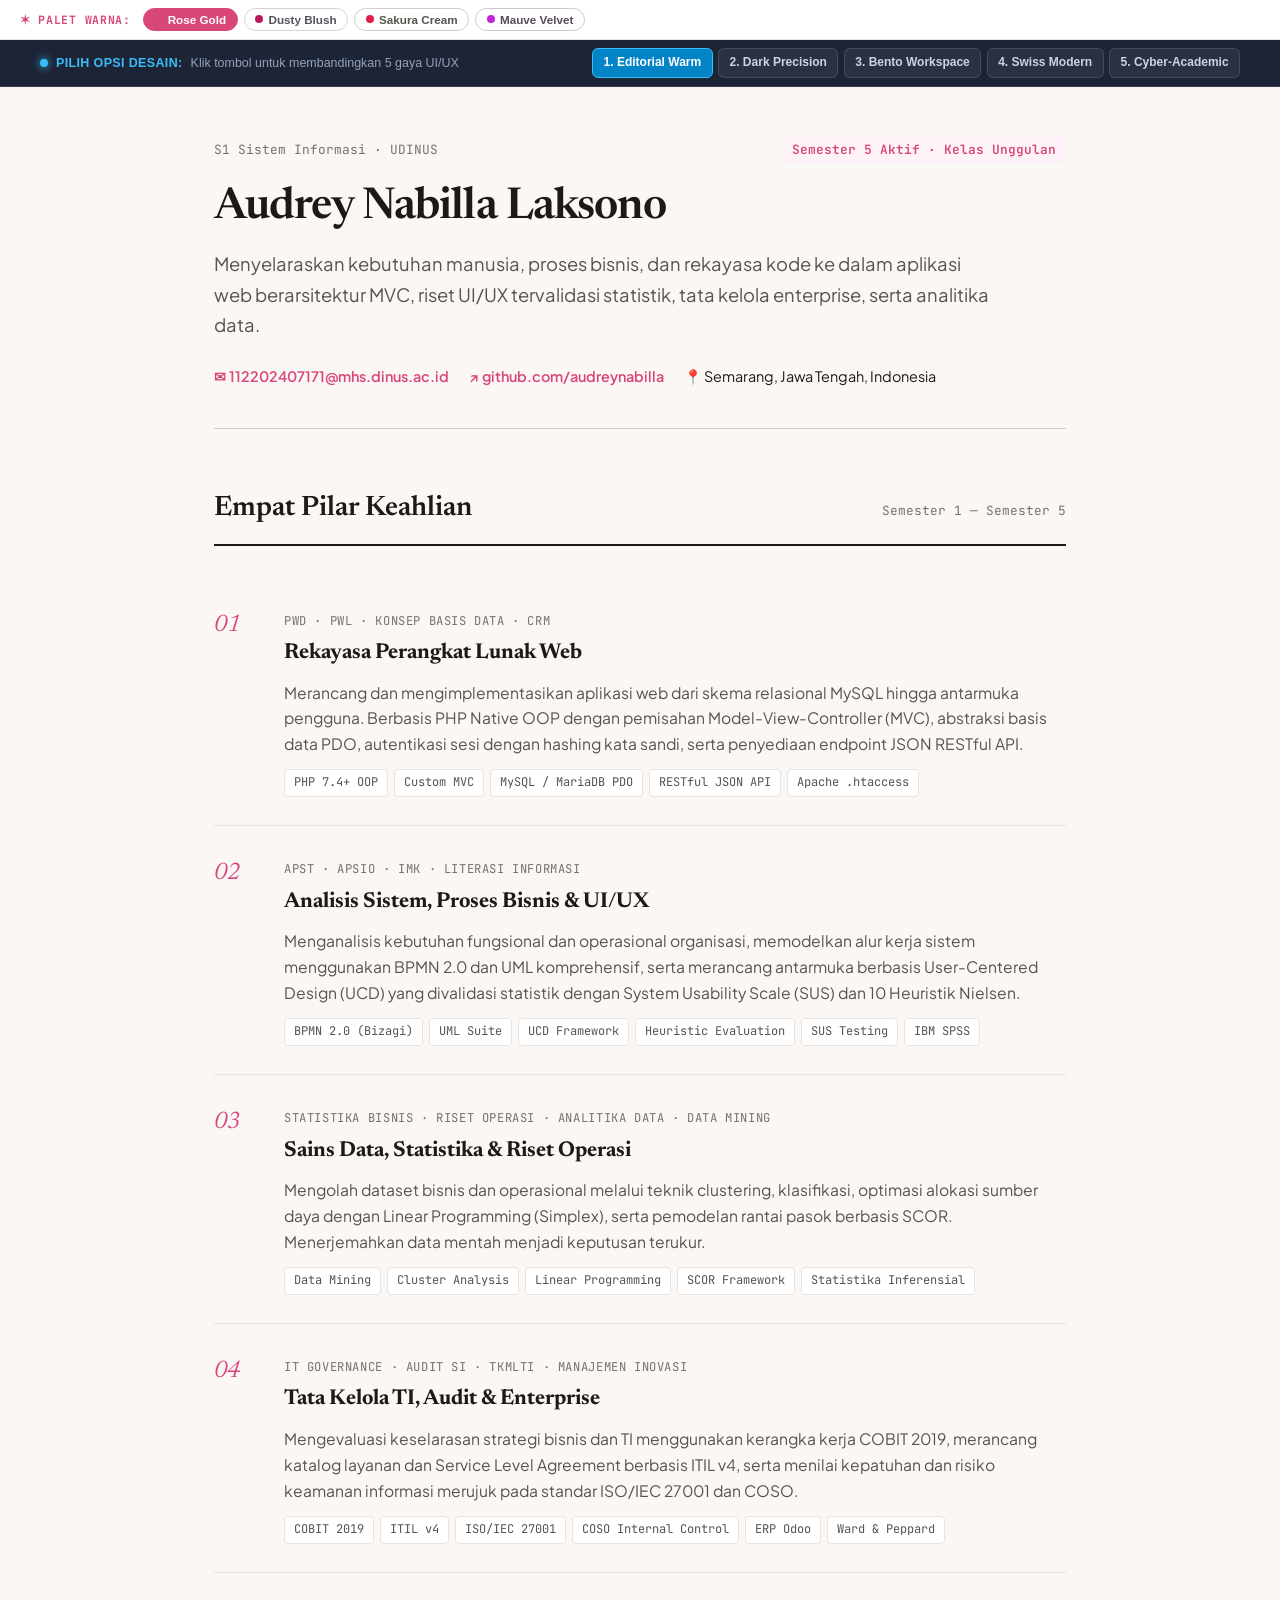
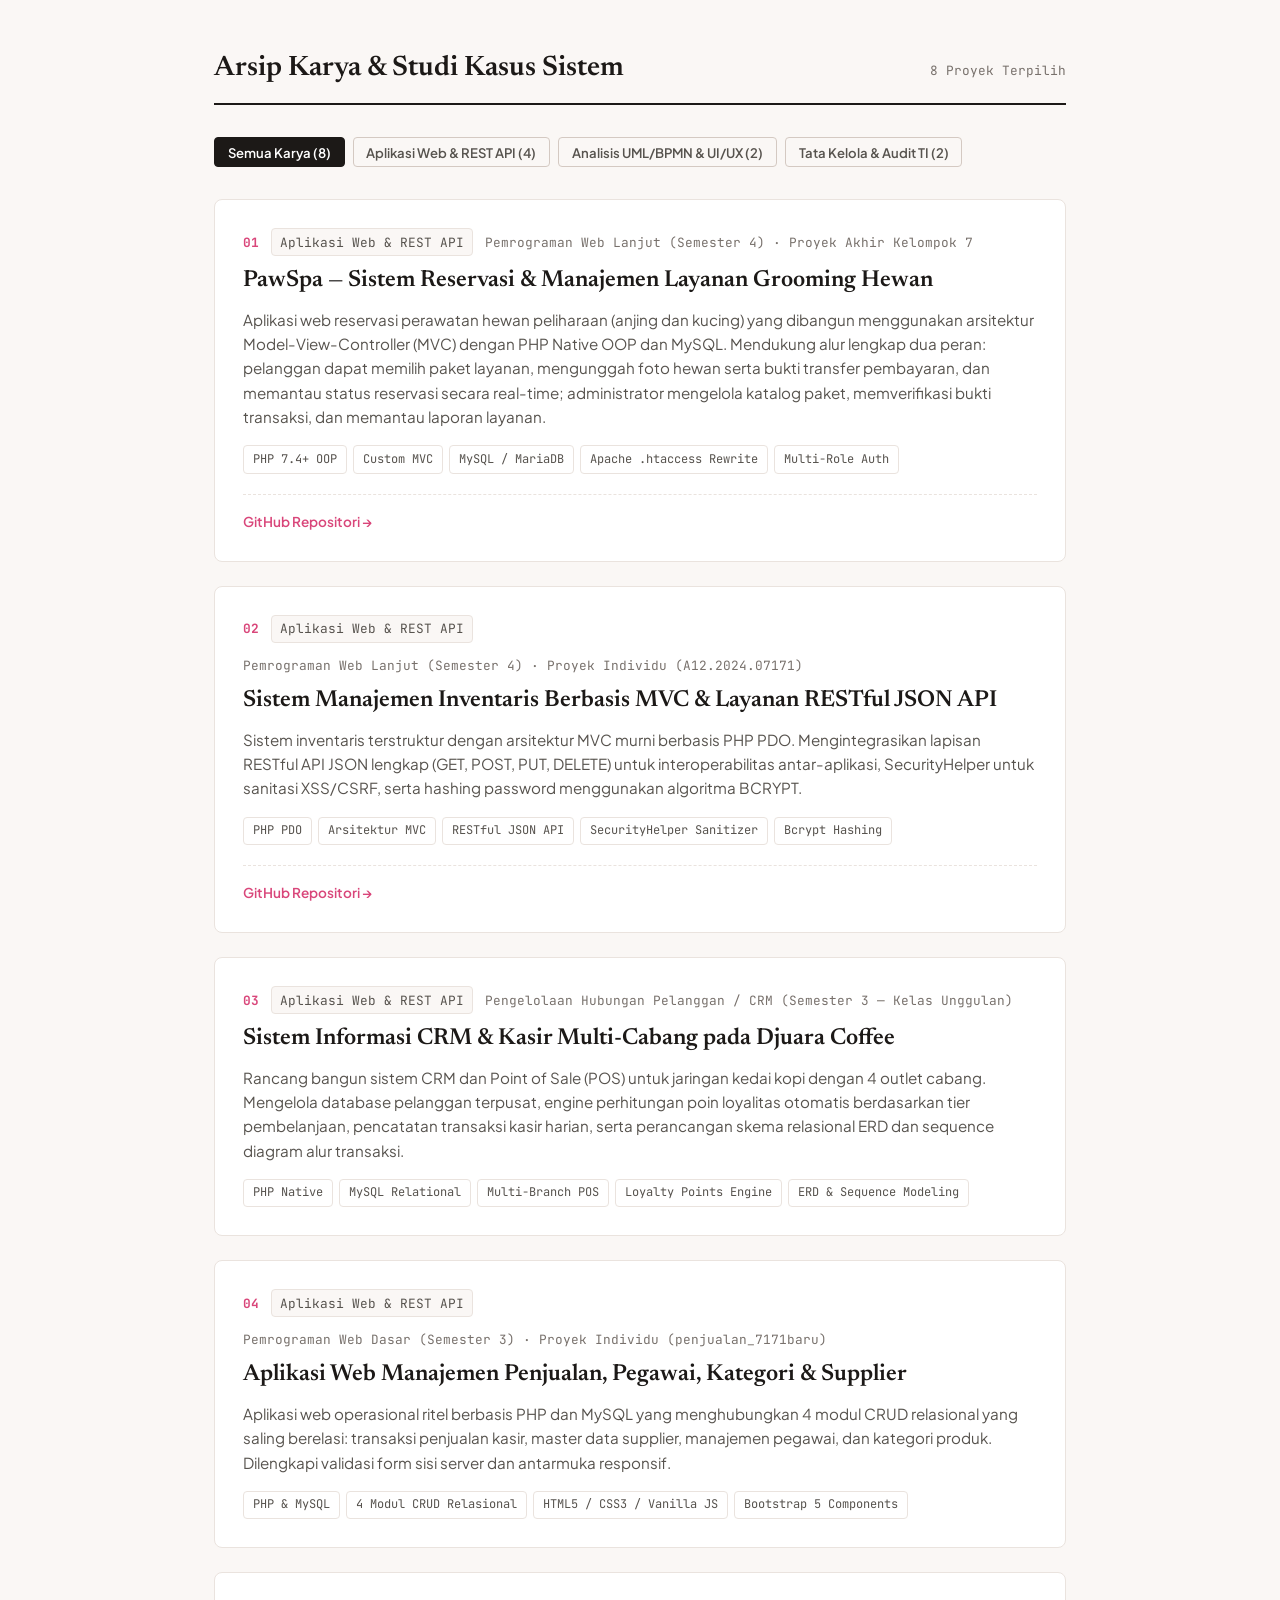
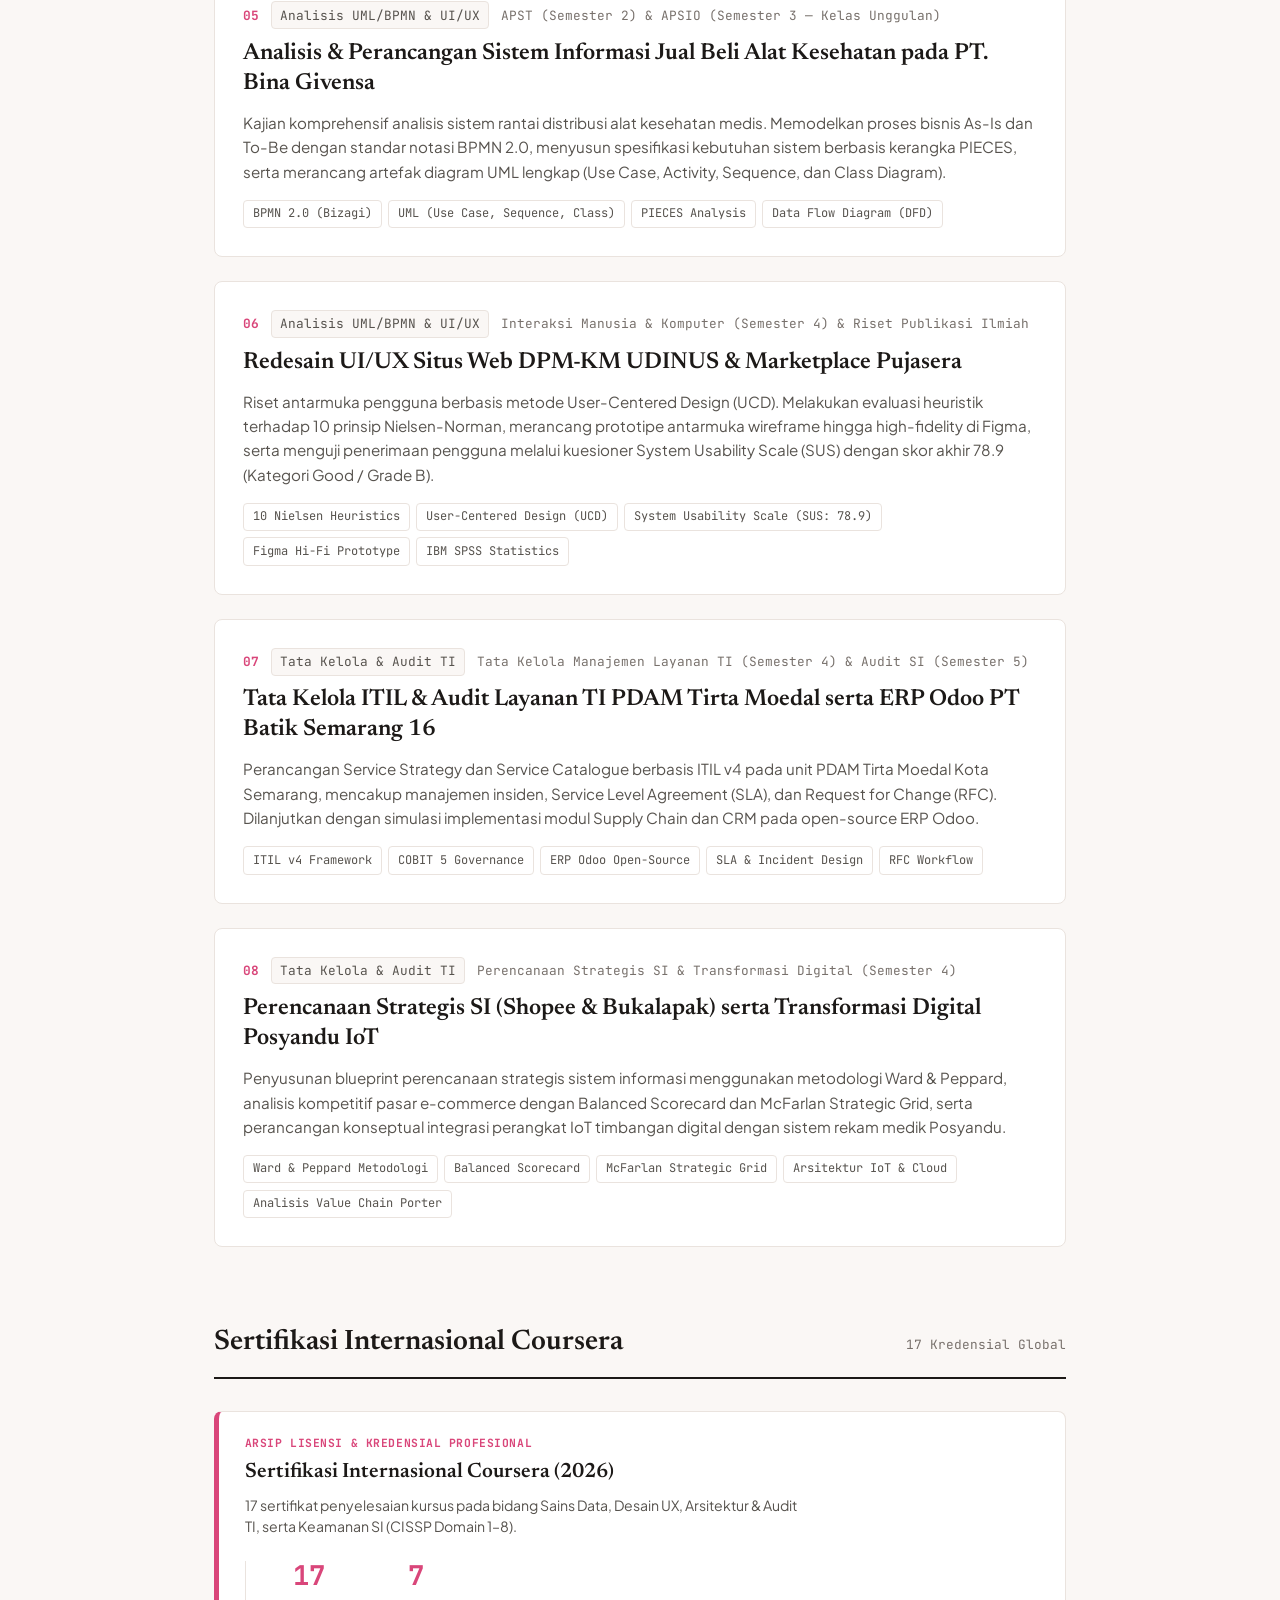
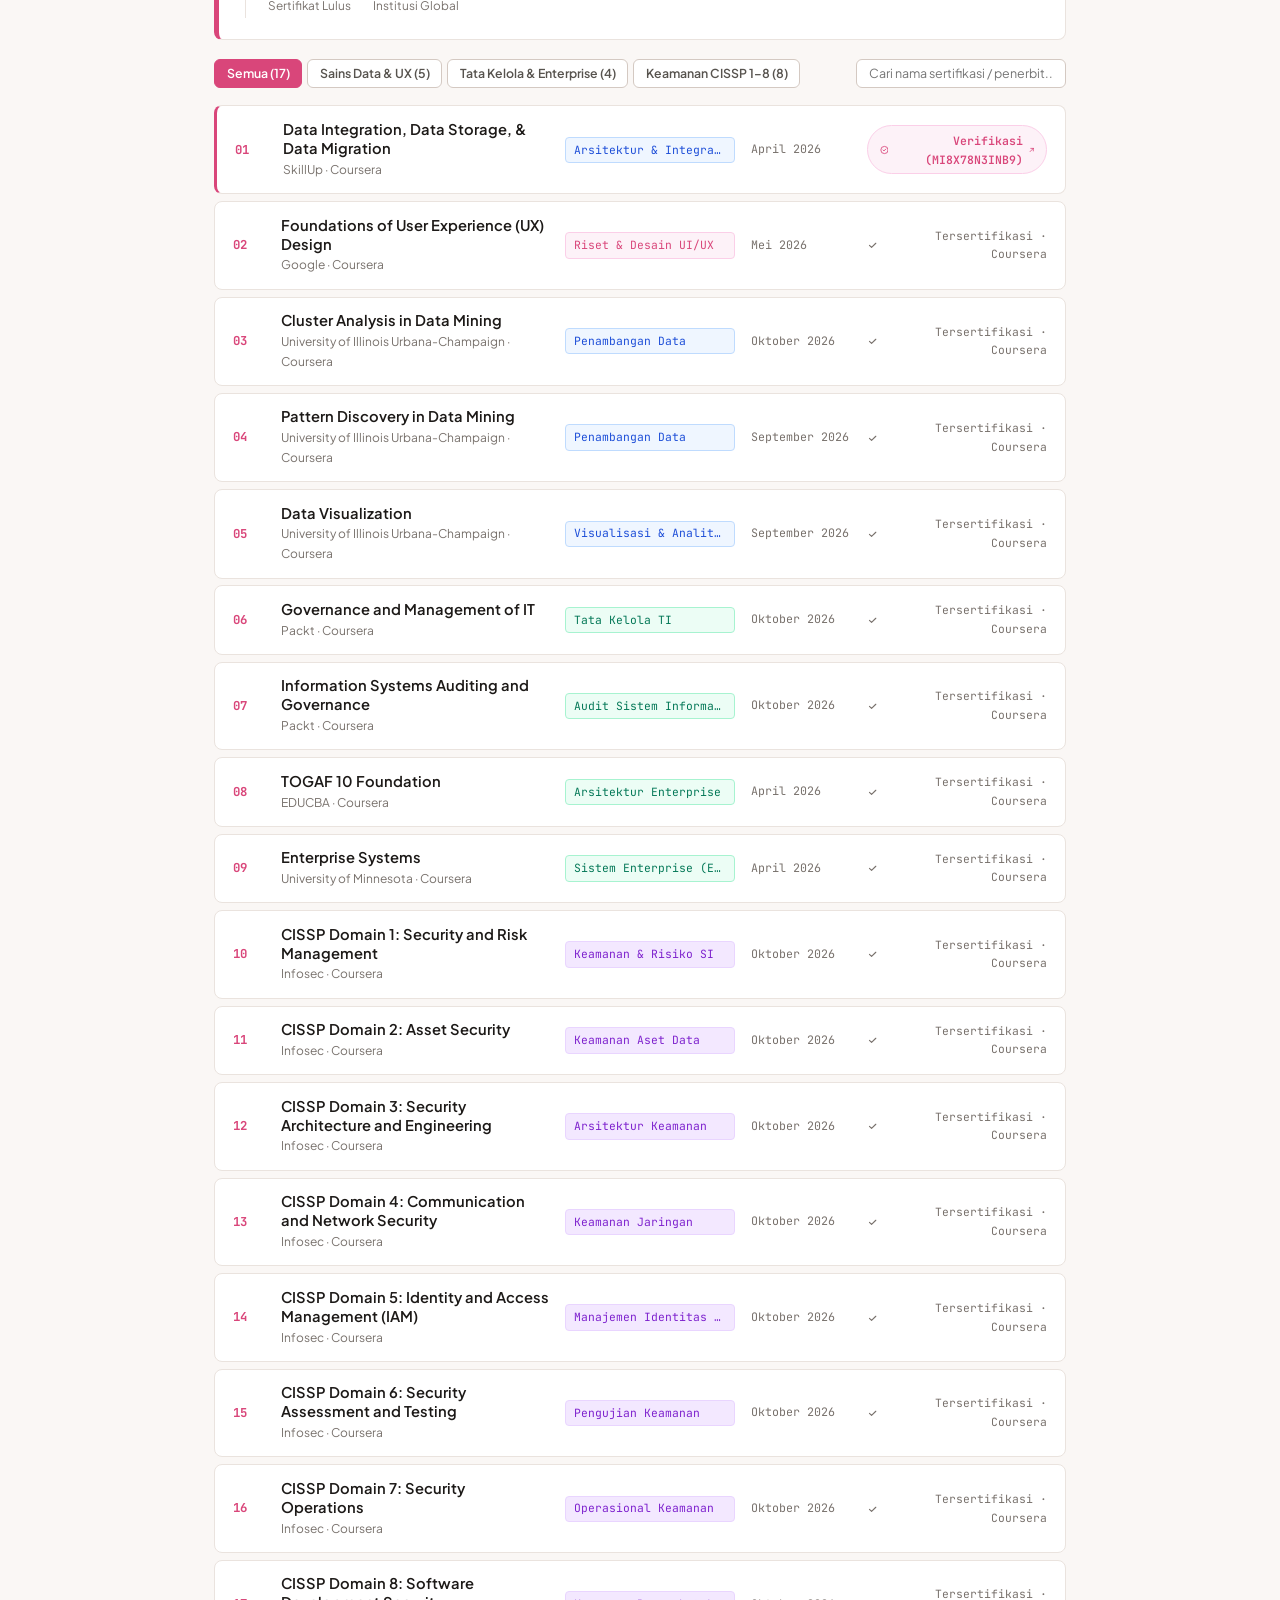
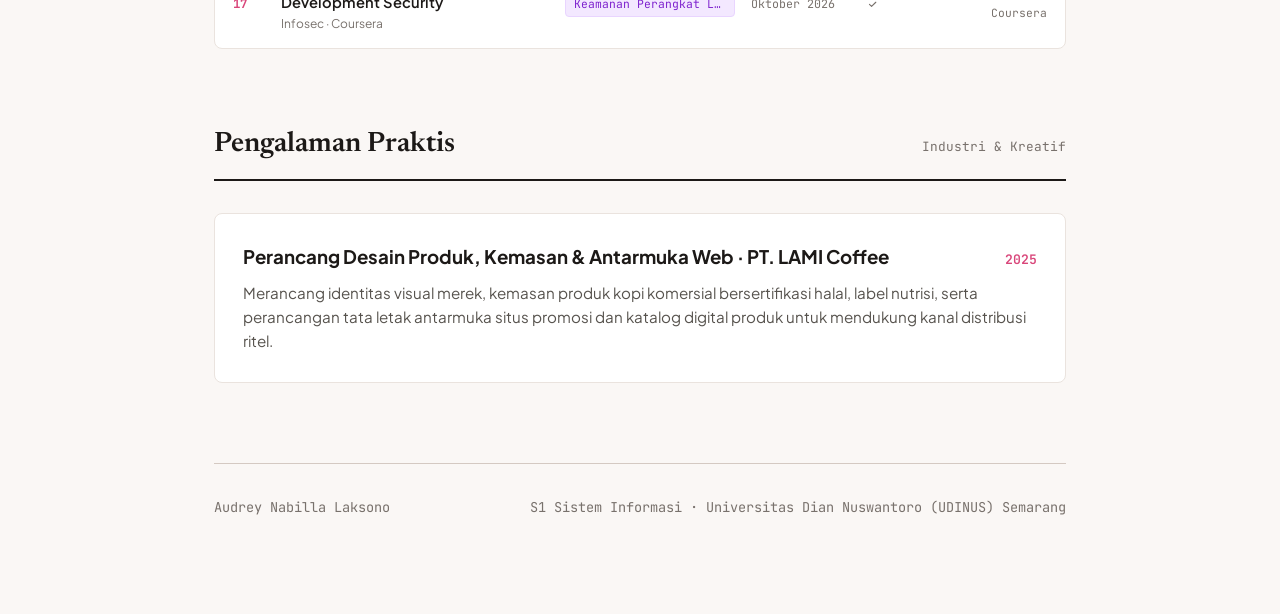
==== commit 7ae5ea32: "fix: palettes+clean [Hermes]" ====
--- a/opsi-1.html
+++ b/opsi-1.html
@@ -396,9 +396,166 @@
       .ed-cred-action { text-align: left; }
       .ed-course-row { grid-template-columns: 1fr; gap: 0.25rem; }
     }
-  </style>
+  
+    /* ==== 4 PINK-ACCENT PALETTES ==== */
+    :root, [data-theme="rose-gold"] {
+      --bg: #FAF7F5; --card-bg: #FFFFFF;
+      --ink: #1C1917; --ink-muted: #57534E; --ink-light: #78716C;
+      --border: #EAE3DE; --border-dark: #D4C9C2;
+      --accent: #D9467A; --accent-hover: #BE185D;
+      --accent-soft: #FDF2F8; --accent-border: #FBCFE8;
+    }
+    [data-theme="dusty-blush"] {
+      --bg: #FBF9F9; --card-bg: #FFFFFF;
+      --ink: #18181B; --ink-muted: #52525B; --ink-light: #71717A;
+      --border: #E4E4E7; --border-dark: #D4D4D8;
+      --accent: #BE185D; --accent-hover: #9D174D;
+      --accent-soft: #FDF2F8; --accent-border: #F9A8D4;
+    }
+    [data-theme="sakura-cream"] {
+      --bg: #FCFAF8; --card-bg: #FFFFFF;
+      --ink: #292524; --ink-muted: #57534E; --ink-light: #78716C;
+      --border: #E7E2DD; --border-dark: #D3CBC3;
+      --accent: #E11D48; --accent-hover: #BE123C;
+      --accent-soft: #FFE4E6; --accent-border: #FECDD3;
+    }
+    [data-theme="mauve-velvet"] {
+      --bg: #F8F6F8; --card-bg: #FFFFFF;
+      --ink: #1F1620; --ink-muted: #584A5A; --ink-light: #7C6D7E;
+      --border: #E6DEE7; --border-dark: #D2C4D3;
+      --accent: #C026D3; --accent-hover: #A21CAF;
+      --accent-soft: #FAE8FF; --accent-border: #F0ABFC;
+    }
+
+    /* ==== PALETTE BAR ==== */
+    .palette-bar {
+      position: sticky; top: 0; z-index: 999;
+      background: rgba(255,255,255,0.94);
+      backdrop-filter: blur(10px); -webkit-backdrop-filter: blur(10px);
+      border-bottom: 1px solid var(--border);
+      padding: 0.48rem 1.25rem;
+      display: flex; align-items: center; gap: 0.75rem; flex-wrap: wrap;
+    }
+    .palette-bar-label {
+      font-family: "JetBrains Mono", monospace; font-weight: 700;
+      font-size: 0.72rem; letter-spacing: 0.06em; color: var(--accent);
+    }
+    .palette-swatches { display: flex; gap: 0.35rem; flex-wrap: wrap; }
+    .pal-btn {
+      display: inline-flex; align-items: center; gap: 0.32rem;
+      padding: 0.26rem 0.68rem; border-radius: 999px;
+      font-size: 0.73rem; font-weight: 600;
+      background: transparent; border: 1px solid var(--border-dark);
+      color: var(--ink-muted); cursor: pointer; transition: all 0.15s;
+    }
+    .pal-btn:hover { border-color: var(--accent); color: var(--accent); }
+    .pal-btn.active { background: var(--accent); color: #fff; border-color: var(--accent); }
+    .pal-dot { width: 8px; height: 8px; border-radius: 50%; flex-shrink: 0; }
+
+    /* ==== COURSERA REGISTRY ==== */
+    .registry-banner {
+      background: var(--card-bg); border: 1px solid var(--border);
+      border-left: 5px solid var(--accent); border-radius: 8px;
+      padding: 1.35rem 1.6rem; margin-bottom: 1.15rem;
+      display: flex; justify-content: space-between; align-items: center;
+      gap: 1.5rem; flex-wrap: wrap;
+    }
+    .registry-kicker {
+      display: block; font-family: "JetBrains Mono", monospace;
+      font-size: 0.71rem; font-weight: 700; color: var(--accent);
+      text-transform: uppercase; letter-spacing: 0.05em; margin-bottom: 0.22rem;
+    }
+    .registry-heading {
+      font-family: "Newsreader", Georgia, serif;
+      font-size: 1.3rem; font-weight: 600; margin-bottom: 0.3rem;
+    }
+    .registry-sub { color: var(--ink-muted); font-size: 0.88rem; line-height: 1.5; max-width: 560px; }
+    .registry-stats-box {
+      display: flex; gap: 1.4rem;
+      border-left: 1px solid var(--border); padding-left: 1.4rem;
+    }
+    .reg-stat { text-align: center; }
+    .reg-stat strong {
+      display: block; font-family: "JetBrains Mono", monospace;
+      font-size: 1.7rem; font-weight: 700; color: var(--accent); line-height: 1.1;
+    }
+    .reg-stat span { font-size: 0.74rem; color: var(--ink-light); }
+    .registry-controls-row {
+      display: flex; justify-content: space-between; gap: 0.9rem;
+      flex-wrap: wrap; margin-bottom: 1.1rem;
+    }
+    .reg-tabs { display: flex; gap: 0.32rem; flex-wrap: wrap; }
+    .reg-tab-btn {
+      background: var(--card-bg); border: 1px solid var(--border-dark);
+      padding: 0.35rem 0.72rem; border-radius: 6px;
+      font-family: inherit; font-size: 0.77rem; font-weight: 600;
+      color: var(--ink-muted); cursor: pointer; transition: all 0.15s;
+    }
+    .reg-tab-btn:hover { border-color: var(--accent); color: var(--accent); }
+    .reg-tab-btn.is-selected { background: var(--accent); color: #fff; border-color: var(--accent); }
+    .reg-search-input {
+      padding: 0.35rem 0.76rem; border: 1px solid var(--border-dark);
+      border-radius: 6px; font-family: inherit; font-size: 0.78rem;
+      min-width: 210px; background: var(--card-bg); color: var(--ink); outline: none;
+    }
+    .reg-search-input:focus { border-color: var(--accent); }
+    .credential-table { display: flex; flex-direction: column; gap: 0.42rem; }
+    .cred-row {
+      display: grid; grid-template-columns: 32px 1fr 170px 100px 180px;
+      gap: 1rem; align-items: center;
+      padding: 0.85rem 1.1rem;
+      background: var(--card-bg); border: 1px solid var(--border);
+      border-radius: 8px; font-size: 0.86rem; transition: all 0.15s;
+    }
+    .cred-row:hover { border-color: var(--accent-border); box-shadow: 0 2px 6px rgba(0,0,0,0.03); }
+    .cred-row-verified { border-left: 3px solid var(--accent); }
+    .cred-idx { font-family: "JetBrains Mono", monospace; font-size: 0.77rem; font-weight: 700; color: var(--accent); }
+    .cred-main { display: flex; flex-direction: column; gap: 0.1rem; }
+    .cred-course-title { font-size: 0.92rem; font-weight: 600; color: var(--ink); line-height: 1.3; }
+    .cred-issuer { font-size: 0.75rem; color: var(--ink-light); }
+    .cred-domain-tag {
+      display: inline-block; font-family: "JetBrains Mono", monospace;
+      font-size: 0.71rem; padding: 0.17rem 0.48rem; border-radius: 4px;
+      white-space: nowrap; overflow: hidden; text-overflow: ellipsis;
+    }
+    .tag-data { background: #EFF6FF; color: #1D4ED8; border: 1px solid #BFDBFE; }
+    .tag-web { background: var(--accent-soft); color: var(--accent); border: 1px solid var(--accent-border); }
+    .tag-gov { background: #ECFDF5; color: #047857; border: 1px solid #A7F3D0; }
+    .tag-sec { background: #F3E8FF; color: #7E22CE; border: 1px solid #E9D5FF; }
+    .cred-date { font-family: "JetBrains Mono", monospace; font-size: 0.73rem; color: var(--ink-light); white-space: nowrap; }
+    .cred-action { text-align: right; }
+    .cred-verify-pill {
+      display: inline-flex; align-items: center; gap: 0.32rem;
+      padding: 0.28rem 0.7rem; border-radius: 999px;
+      font-family: "JetBrains Mono", monospace; font-size: 0.72rem; font-weight: 600;
+      color: var(--accent); background: var(--accent-soft);
+      border: 1px solid var(--accent-border); text-decoration: none; transition: all 0.15s;
+    }
+    .cred-verify-pill:hover { background: var(--accent); color: #fff; text-decoration: none; }
+    .cred-completed-stamp {
+      display: inline-flex; align-items: center; gap: 0.28rem;
+      font-family: "JetBrains Mono", monospace; font-size: 0.71rem; color: var(--ink-light);
+    }
+    @media (max-width: 820px) {
+      .registry-banner { flex-direction: column; }
+      .registry-stats-box { border-left: none; padding-left: 0; border-top: 1px solid var(--border); padding-top: 0.9rem; }
+      .cred-row { grid-template-columns: 1fr; gap: 0.3rem; }
+      .cred-action { text-align: left; }
+    }
+
+    </style>
 </head>
-<body>
+<body data-theme="rose-gold">
+  <div class="palette-bar">
+    <span class="palette-bar-label">✶ PALET WARNA:</span>
+    <div class="palette-swatches">
+      <button type="button" class="pal-btn active" data-theme="rose-gold"><span class="pal-dot" style="background:#D9467A"></span>Rose Gold</button>
+      <button type="button" class="pal-btn" data-theme="dusty-blush"><span class="pal-dot" style="background:#BE185D"></span>Dusty Blush</button>
+      <button type="button" class="pal-btn" data-theme="sakura-cream"><span class="pal-dot" style="background:#E11D48"></span>Sakura Cream</button>
+      <button type="button" class="pal-btn" data-theme="mauve-velvet"><span class="pal-dot" style="background:#C026D3"></span>Mauve Velvet</button>
+    </div>
+  </div>
+
   
     <aside id="sw-bar" aria-label="Pemilih Opsi Desain">
       <div class="sw-inner">
@@ -494,7 +651,7 @@
   <div class="container">
     <header class="ed-header">
       <div class="ed-meta-top">
-        <span>NIM: A12.2024.07171</span>
+        <span>S1 Sistem Informasi · UDINUS</span>
         <span class="ed-badge">Semester 5 Aktif · Kelas Unggulan</span>
       </div>
       <h1 class="ed-title">Audrey Nabilla Laksono</h1>
@@ -590,7 +747,7 @@
           <h3 class="ed-project-title">Sistem Manajemen Inventaris Berbasis MVC & Layanan RESTful JSON API</h3>
           <p class="ed-project-desc">Sistem inventaris terstruktur dengan arsitektur MVC murni berbasis PHP PDO. Mengintegrasikan lapisan RESTful API JSON lengkap (GET, POST, PUT, DELETE) untuk interoperabilitas antar-aplikasi, SecurityHelper untuk sanitasi XSS/CSRF, serta hashing password menggunakan algoritma BCRYPT.</p>
           <div class="ed-tags"><span class="ed-tag">PHP PDO</span><span class="ed-tag">Arsitektur MVC</span><span class="ed-tag">RESTful JSON API</span><span class="ed-tag">SecurityHelper Sanitizer</span><span class="ed-tag">Bcrypt Hashing</span></div>
-          <div class="ed-project-links"><a href="https://github.com/audreynabilla/pwl-crud-07171" target="_blank" rel="noopener" class="ed-link">GitHub Repositori &rarr;</a><a href="https://youtu.be/afBZMuH899g" target="_blank" rel="noopener" class="ed-link">Video Demo &rarr;</a></div>
+          <div class="ed-project-links"><a href="https://github.com/audreynabilla/pwl-crud-07171" target="_blank" rel="noopener" class="ed-link">GitHub Repositori &rarr;</a></div>
         </article>
         
         <article class="project-item ed-project-card" data-cat="web">
@@ -668,290 +825,209 @@
       </div>
     </section>
 
-    <section class="ed-section" id="riset">
-      <div class="ed-section-head">
-        <h2>Naskah Publikasi Ilmiah</h2>
-        <span>Jurnal JOINS UDINUS</span>
-      </div>
-      <div class="ed-papers-list">
-        
-        <article class="ed-paper-card">
-          <span class="ed-paper-tag">Jurnal JOINS (Journal of Information System) · UDINUS</span>
-          <h3>Redesign of the DPM-KM Website Interface Based on Heuristic Evaluation Using a User-Centered Design Approach and Validation via the System Usability Scale</h3>
-          <p class="ed-paper-field">Interaksi Manusia & Komputer (HCI) · Metodologi UCD & Evaluasi Heuristik</p>
-          <p class="ed-paper-summary">Mengevaluasi aksesibilitas informasi publik pada situs organisasi mahasiswa DPM-KM UDINUS. Dimulai dari audit 10 Nielsen Heuristics oleh 3 evaluator ahli, perancangan ulang UI interaktif berbasis UCD, dan validasi empiris kepada 32 responden mahasiswa melalui instrumen System Usability Scale (SUS). Skor penerimaan meningkat dari 52.4 (Poor) menjadi 78.9 (Good / B), dengan reliabilitas instrumen Cronbach's Alpha α = 0.716.</p>
-        </article>
-        
-        <article class="ed-paper-card">
-          <span class="ed-paper-tag">Jurnal JOINS (Journal of Information System) · UDINUS</span>
-          <h3>Analisis Strategi Pengendalian Persediaan Bahan Baku Berbasis Kerangka SCOR dan Optimasi Metodologis untuk Keunggulan Kompetitif Industri</h3>
-          <p class="ed-paper-field">Riset Operasi & Manajemen Rantai Pasok (Supply Chain Operations Reference)</p>
-          <p class="ed-paper-summary">Kajian kuantitatif terhadap pengendalian persediaan bahan baku manufaktur untuk meminimalkan carrying cost dan stockout risk. Mengintegrasikan kerangka Supply Chain Operations Reference (SCOR) pada level proses Plan, Source, dan Make, serta menerapkan formulasi Economic Order Quantity (EOQ), Safety Stock probabilistik, dan Reorder Point (ROP) adaptif.</p>
-        </article>
-        
-      </div>
-    </section>
-
-    <section class="ed-section" id="studi-aktif">
-      <div class="ed-section-head">
-        <h2>Mata Kuliah Aktif (Semester 5)</h2>
-        <span>Fokus Kurikulum S1 Sistem Informasi</span>
-      </div>
-      <div class="ed-courses-list">
-        
-        <div class="ed-course-row">
-          <span class="ed-course-code">A12.6501</span>
-          <div>
-            <strong>Penambangan Data (Data Mining)</strong>
-            <p>Clustering, Algoritma K-Means, Asosiasi Apriori, Klasifikasi Decision Tree</p>
-          </div>
-        </div>
-        
-        <div class="ed-course-row">
-          <span class="ed-course-code">A12.6502</span>
-          <div>
-            <strong>Analitika Data</strong>
-            <p>Pemodelan Prediktif, Visualisasi Data Lanjut, Analisis Tren Bisnis</p>
-          </div>
-        </div>
-        
-        <div class="ed-course-row">
-          <span class="ed-course-code">A12.6503</span>
-          <div>
-            <strong>Audit Sistem Informasi</strong>
-            <p>COBIT 2019, Struktur Pengendalian Internal COSO, Identifikasi Risiko TI & Kontrol</p>
-          </div>
-        </div>
-        
-        <div class="ed-course-row">
-          <span class="ed-course-code">A12.6504</span>
-          <div>
-            <strong>Sistem Pendukung Keputusan (SPK)</strong>
-            <p>Metode AHP, TOPSIS, SAW, Promethee untuk Seleksi Multi-Kriteria</p>
-          </div>
-        </div>
-        
-        <div class="ed-course-row">
-          <span class="ed-course-code">A12.6505</span>
-          <div>
-            <strong>Implementasi & Pengujian Sistem</strong>
-            <p>Black Box Testing, White Box (Cyclomatic Complexity), UAT, Quality Assurance</p>
-          </div>
-        </div>
-        
-        <div class="ed-course-row">
-          <span class="ed-course-code">A12.6506</span>
-          <div>
-            <strong>Kecerdasan Buatan (AI)</strong>
-            <p>Pencarian Jalur Heuristik, Knowledge Representation, Neural Networks Dasar</p>
-          </div>
-        </div>
-        
-        <div class="ed-course-row">
-          <span class="ed-course-code">A12.6507</span>
-          <div>
-            <strong>Sistem Informasi Akuntansi (SIA)</strong>
-            <p>Siklus Pendapatan & Pengeluaran, Audit Trail Transaksi Finansial</p>
-          </div>
-        </div>
-        
-        <div class="ed-course-row">
-          <span class="ed-course-code">A12.6508</span>
-          <div>
-            <strong>Keamanan Sistem Informasi</strong>
-            <p>CIA Triad, Kriptografi, CISSP Domain 1–8, Manajemen Insiden & Kerentanan</p>
-          </div>
-        </div>
-        
-      </div>
-    </section>
+    
+
+    
 
     <section class="ed-section" id="sertifikasi">
       <div class="ed-section-head">
         <h2>Sertifikasi Internasional Coursera</h2>
-        <span>17 Kredensial Terverifikasi</span>
-      </div>
-      <div class="ed-cred-controls">
-        <div style="display:flex; gap:0.4rem; flex-wrap:wrap;">
-          <button type="button" class="cred-btn active" data-group="all">Semua (17)</button>
-          <button type="button" class="cred-btn" data-group="data-ux">Data & UX (5)</button>
-          <button type="button" class="cred-btn" data-group="gov">Governance & ERP (4)</button>
-          <button type="button" class="cred-btn" data-group="sec">Keamanan CISSP (8)</button>
-        </div>
-        <input type="text" id="cred-search" class="ed-search-input" placeholder="Cari nama sertifikasi...">
-      </div>
-      <div class="ed-creds-list">
-        
-        <div class="cred-item ed-cred-row" data-group="data-ux">
-          <span class="ed-cred-id">01</span>
-          <div class="ed-cred-info">
-            <strong>Data Integration, Data Storage, & Data Migration</strong>
-            <span>SkillUp · Coursera · April 2026</span>
-          </div>
-          <span class="ed-cred-dom">Arsitektur & Integrasi Data</span>
-          <div class="ed-cred-action"><a href="https://coursera.org/verify/MI8X78N3INB9" target="_blank" rel="noopener" class="ed-verify">Verifikasi (MI8X78N3INB9) &rarr;</a></div>
-        </div>
-        
-        <div class="cred-item ed-cred-row" data-group="data-ux">
-          <span class="ed-cred-id">02</span>
-          <div class="ed-cred-info">
-            <strong>Foundations of User Experience (UX) Design</strong>
-            <span>Google · Coursera · Mei 2026</span>
-          </div>
-          <span class="ed-cred-dom">Riset & Desain UI/UX</span>
-          <div class="ed-cred-action"><span class="ed-completed">Tersertifikasi</span></div>
-        </div>
-        
-        <div class="cred-item ed-cred-row" data-group="data-ux">
-          <span class="ed-cred-id">03</span>
-          <div class="ed-cred-info">
-            <strong>Cluster Analysis in Data Mining</strong>
-            <span>University of Illinois Urbana-Champaign · Oktober 2026</span>
-          </div>
-          <span class="ed-cred-dom">Penambangan Data</span>
-          <div class="ed-cred-action"><span class="ed-completed">Tersertifikasi</span></div>
-        </div>
-        
-        <div class="cred-item ed-cred-row" data-group="data-ux">
-          <span class="ed-cred-id">04</span>
-          <div class="ed-cred-info">
-            <strong>Pattern Discovery in Data Mining</strong>
-            <span>University of Illinois Urbana-Champaign · September 2026</span>
-          </div>
-          <span class="ed-cred-dom">Penambangan Data</span>
-          <div class="ed-cred-action"><span class="ed-completed">Tersertifikasi</span></div>
-        </div>
-        
-        <div class="cred-item ed-cred-row" data-group="data-ux">
-          <span class="ed-cred-id">05</span>
-          <div class="ed-cred-info">
-            <strong>Data Visualization</strong>
-            <span>University of Illinois Urbana-Champaign · September 2026</span>
-          </div>
-          <span class="ed-cred-dom">Visualisasi & Analitika</span>
-          <div class="ed-cred-action"><span class="ed-completed">Tersertifikasi</span></div>
-        </div>
-        
-        <div class="cred-item ed-cred-row" data-group="gov">
-          <span class="ed-cred-id">06</span>
-          <div class="ed-cred-info">
-            <strong>Governance and Management of IT</strong>
-            <span>Packt · Coursera · Oktober 2026</span>
-          </div>
-          <span class="ed-cred-dom">Tata Kelola TI</span>
-          <div class="ed-cred-action"><span class="ed-completed">Tersertifikasi</span></div>
-        </div>
-        
-        <div class="cred-item ed-cred-row" data-group="gov">
-          <span class="ed-cred-id">07</span>
-          <div class="ed-cred-info">
-            <strong>Information Systems Auditing and Governance</strong>
-            <span>Packt · Coursera · Oktober 2026</span>
-          </div>
-          <span class="ed-cred-dom">Audit Sistem Informasi</span>
-          <div class="ed-cred-action"><span class="ed-completed">Tersertifikasi</span></div>
-        </div>
-        
-        <div class="cred-item ed-cred-row" data-group="gov">
-          <span class="ed-cred-id">08</span>
-          <div class="ed-cred-info">
-            <strong>TOGAF 10 Foundation</strong>
-            <span>EDUCBA · Coursera · April 2026</span>
-          </div>
-          <span class="ed-cred-dom">Arsitektur Enterprise</span>
-          <div class="ed-cred-action"><span class="ed-completed">Tersertifikasi</span></div>
-        </div>
-        
-        <div class="cred-item ed-cred-row" data-group="gov">
-          <span class="ed-cred-id">09</span>
-          <div class="ed-cred-info">
-            <strong>Enterprise Systems</strong>
-            <span>University of Minnesota · Coursera · April 2026</span>
-          </div>
-          <span class="ed-cred-dom">Sistem Enterprise (ERP)</span>
-          <div class="ed-cred-action"><span class="ed-completed">Tersertifikasi</span></div>
-        </div>
-        
-        <div class="cred-item ed-cred-row" data-group="sec">
-          <span class="ed-cred-id">10</span>
-          <div class="ed-cred-info">
-            <strong>CISSP Domain 1: Security and Risk Management</strong>
-            <span>Infosec · Coursera · Oktober 2026</span>
-          </div>
-          <span class="ed-cred-dom">Keamanan & Risiko SI</span>
-          <div class="ed-cred-action"><span class="ed-completed">Tersertifikasi</span></div>
-        </div>
-        
-        <div class="cred-item ed-cred-row" data-group="sec">
-          <span class="ed-cred-id">11</span>
-          <div class="ed-cred-info">
-            <strong>CISSP Domain 2: Asset Security</strong>
-            <span>Infosec · Coursera · Oktober 2026</span>
-          </div>
-          <span class="ed-cred-dom">Keamanan Aset Data</span>
-          <div class="ed-cred-action"><span class="ed-completed">Tersertifikasi</span></div>
-        </div>
-        
-        <div class="cred-item ed-cred-row" data-group="sec">
-          <span class="ed-cred-id">12</span>
-          <div class="ed-cred-info">
-            <strong>CISSP Domain 3: Security Architecture and Engineering</strong>
-            <span>Infosec · Coursera · Oktober 2026</span>
-          </div>
-          <span class="ed-cred-dom">Arsitektur Keamanan</span>
-          <div class="ed-cred-action"><span class="ed-completed">Tersertifikasi</span></div>
-        </div>
-        
-        <div class="cred-item ed-cred-row" data-group="sec">
-          <span class="ed-cred-id">13</span>
-          <div class="ed-cred-info">
-            <strong>CISSP Domain 4: Communication and Network Security</strong>
-            <span>Infosec · Coursera · Oktober 2026</span>
-          </div>
-          <span class="ed-cred-dom">Keamanan Jaringan</span>
-          <div class="ed-cred-action"><span class="ed-completed">Tersertifikasi</span></div>
-        </div>
-        
-        <div class="cred-item ed-cred-row" data-group="sec">
-          <span class="ed-cred-id">14</span>
-          <div class="ed-cred-info">
-            <strong>CISSP Domain 5: Identity and Access Management (IAM)</strong>
-            <span>Infosec · Coursera · Oktober 2026</span>
-          </div>
-          <span class="ed-cred-dom">Manajemen Identitas (IAM)</span>
-          <div class="ed-cred-action"><span class="ed-completed">Tersertifikasi</span></div>
-        </div>
-        
-        <div class="cred-item ed-cred-row" data-group="sec">
-          <span class="ed-cred-id">15</span>
-          <div class="ed-cred-info">
-            <strong>CISSP Domain 6: Security Assessment and Testing</strong>
-            <span>Infosec · Coursera · Oktober 2026</span>
-          </div>
-          <span class="ed-cred-dom">Pengujian Keamanan</span>
-          <div class="ed-cred-action"><span class="ed-completed">Tersertifikasi</span></div>
-        </div>
-        
-        <div class="cred-item ed-cred-row" data-group="sec">
-          <span class="ed-cred-id">16</span>
-          <div class="ed-cred-info">
-            <strong>CISSP Domain 7: Security Operations</strong>
-            <span>Infosec · Coursera · Oktober 2026</span>
-          </div>
-          <span class="ed-cred-dom">Operasional Keamanan</span>
-          <div class="ed-cred-action"><span class="ed-completed">Tersertifikasi</span></div>
-        </div>
-        
-        <div class="cred-item ed-cred-row" data-group="sec">
-          <span class="ed-cred-id">17</span>
-          <div class="ed-cred-info">
-            <strong>CISSP Domain 8: Software Development Security</strong>
-            <span>Infosec · Coursera · Oktober 2026</span>
-          </div>
-          <span class="ed-cred-dom">Keamanan Perangkat Lunak</span>
-          <div class="ed-cred-action"><span class="ed-completed">Tersertifikasi</span></div>
-        </div>
-        
+        <span>17 Kredensial Global</span>
+      </div>
+
+      <div class="registry-banner">
+        <div class="registry-banner-text">
+          <span class="registry-kicker">ARSIP LISENSI &amp; KREDENSIAL PROFESIONAL</span>
+          <h3 class="registry-heading">Sertifikasi Internasional Coursera (2026)</h3>
+          <p class="registry-sub">17 sertifikat penyelesaian kursus pada bidang Sains Data, Desain UX, Arsitektur &amp; Audit TI, serta Keamanan SI (CISSP Domain 1&#8211;8).</p>
+        </div>
+        <div class="registry-stats-box">
+          <div class="reg-stat"><strong>17</strong><span>Sertifikat Lulus</span></div>
+          <div class="reg-stat"><strong>7</strong><span>Institusi Global</span></div>
+        </div>
+      </div>
+
+      <div class="registry-controls-row">
+        <div class="reg-tabs">
+          <button type="button" class="reg-tab-btn is-selected" data-cred-group="all">Semua (17)</button>
+          <button type="button" class="reg-tab-btn" data-cred-group="data-ux">Sains Data &amp; UX (5)</button>
+          <button type="button" class="reg-tab-btn" data-cred-group="gov-ent">Tata Kelola &amp; Enterprise (4)</button>
+          <button type="button" class="reg-tab-btn" data-cred-group="cissp-sec">Keamanan CISSP 1&#8211;8 (8)</button>
+        </div>
+        <input type="text" id="cred-search" class="reg-search-input" placeholder="Cari nama sertifikasi / penerbit...">
+      </div>
+
+      <div class="credential-table">
+        <div class="cred-row cred-row-verified" data-cred-cat="data-ux">
+          <span class="cred-idx">01</span>
+          <div class="cred-main">
+            <strong class="cred-course-title">Data Integration, Data Storage, & Data Migration</strong>
+            <span class="cred-issuer">SkillUp · Coursera</span>
+          </div>
+          <span class="cred-domain-tag tag-data">Arsitektur & Integrasi Data</span>
+          <span class="cred-date">April 2026</span>
+          <div class="cred-action"><a href="https://coursera.org/verify/MI8X78N3INB9" target="_blank" rel="noopener noreferrer" class="cred-verify-pill"><svg width="12" height="12" viewBox="0 0 16 16" fill="none" aria-hidden="true"><circle cx="8" cy="8" r="6.5" stroke="currentColor" stroke-width="1.5"/><path d="M5.5 8L7.2 9.7L10.5 6.3" stroke="currentColor" stroke-width="1.6" stroke-linecap="round" stroke-linejoin="round"/></svg><span>Verifikasi (MI8X78N3INB9)</span><svg width="10" height="10" viewBox="0 0 16 16" fill="none" aria-hidden="true"><path d="M4.5 11.5L11.5 4.5M11.5 4.5H6M11.5 4.5V10" stroke="currentColor" stroke-width="1.7" stroke-linecap="round" stroke-linejoin="round"/></svg></a></div>
+        </div>
+        <div class="cred-row" data-cred-cat="data-ux">
+          <span class="cred-idx">02</span>
+          <div class="cred-main">
+            <strong class="cred-course-title">Foundations of User Experience (UX) Design</strong>
+            <span class="cred-issuer">Google · Coursera</span>
+          </div>
+          <span class="cred-domain-tag tag-web">Riset & Desain UI/UX</span>
+          <span class="cred-date">Mei 2026</span>
+          <div class="cred-action"><span class="cred-completed-stamp"><svg width="12" height="12" viewBox="0 0 16 16" fill="none" aria-hidden="true"><path d="M3.5 8.5L6.5 11.5L12.5 5.5" stroke="currentColor" stroke-width="1.6" stroke-linecap="round" stroke-linejoin="round"/></svg><span>Tersertifikasi · Coursera</span></span></div>
+        </div>
+        <div class="cred-row" data-cred-cat="data-ux">
+          <span class="cred-idx">03</span>
+          <div class="cred-main">
+            <strong class="cred-course-title">Cluster Analysis in Data Mining</strong>
+            <span class="cred-issuer">University of Illinois Urbana-Champaign · Coursera</span>
+          </div>
+          <span class="cred-domain-tag tag-data">Penambangan Data</span>
+          <span class="cred-date">Oktober 2026</span>
+          <div class="cred-action"><span class="cred-completed-stamp"><svg width="12" height="12" viewBox="0 0 16 16" fill="none" aria-hidden="true"><path d="M3.5 8.5L6.5 11.5L12.5 5.5" stroke="currentColor" stroke-width="1.6" stroke-linecap="round" stroke-linejoin="round"/></svg><span>Tersertifikasi · Coursera</span></span></div>
+        </div>
+        <div class="cred-row" data-cred-cat="data-ux">
+          <span class="cred-idx">04</span>
+          <div class="cred-main">
+            <strong class="cred-course-title">Pattern Discovery in Data Mining</strong>
+            <span class="cred-issuer">University of Illinois Urbana-Champaign · Coursera</span>
+          </div>
+          <span class="cred-domain-tag tag-data">Penambangan Data</span>
+          <span class="cred-date">September 2026</span>
+          <div class="cred-action"><span class="cred-completed-stamp"><svg width="12" height="12" viewBox="0 0 16 16" fill="none" aria-hidden="true"><path d="M3.5 8.5L6.5 11.5L12.5 5.5" stroke="currentColor" stroke-width="1.6" stroke-linecap="round" stroke-linejoin="round"/></svg><span>Tersertifikasi · Coursera</span></span></div>
+        </div>
+        <div class="cred-row" data-cred-cat="data-ux">
+          <span class="cred-idx">05</span>
+          <div class="cred-main">
+            <strong class="cred-course-title">Data Visualization</strong>
+            <span class="cred-issuer">University of Illinois Urbana-Champaign · Coursera</span>
+          </div>
+          <span class="cred-domain-tag tag-data">Visualisasi & Analitika</span>
+          <span class="cred-date">September 2026</span>
+          <div class="cred-action"><span class="cred-completed-stamp"><svg width="12" height="12" viewBox="0 0 16 16" fill="none" aria-hidden="true"><path d="M3.5 8.5L6.5 11.5L12.5 5.5" stroke="currentColor" stroke-width="1.6" stroke-linecap="round" stroke-linejoin="round"/></svg><span>Tersertifikasi · Coursera</span></span></div>
+        </div>
+        <div class="cred-row" data-cred-cat="gov-ent">
+          <span class="cred-idx">06</span>
+          <div class="cred-main">
+            <strong class="cred-course-title">Governance and Management of IT</strong>
+            <span class="cred-issuer">Packt · Coursera</span>
+          </div>
+          <span class="cred-domain-tag tag-gov">Tata Kelola TI</span>
+          <span class="cred-date">Oktober 2026</span>
+          <div class="cred-action"><span class="cred-completed-stamp"><svg width="12" height="12" viewBox="0 0 16 16" fill="none" aria-hidden="true"><path d="M3.5 8.5L6.5 11.5L12.5 5.5" stroke="currentColor" stroke-width="1.6" stroke-linecap="round" stroke-linejoin="round"/></svg><span>Tersertifikasi · Coursera</span></span></div>
+        </div>
+        <div class="cred-row" data-cred-cat="gov-ent">
+          <span class="cred-idx">07</span>
+          <div class="cred-main">
+            <strong class="cred-course-title">Information Systems Auditing and Governance</strong>
+            <span class="cred-issuer">Packt · Coursera</span>
+          </div>
+          <span class="cred-domain-tag tag-gov">Audit Sistem Informasi</span>
+          <span class="cred-date">Oktober 2026</span>
+          <div class="cred-action"><span class="cred-completed-stamp"><svg width="12" height="12" viewBox="0 0 16 16" fill="none" aria-hidden="true"><path d="M3.5 8.5L6.5 11.5L12.5 5.5" stroke="currentColor" stroke-width="1.6" stroke-linecap="round" stroke-linejoin="round"/></svg><span>Tersertifikasi · Coursera</span></span></div>
+        </div>
+        <div class="cred-row" data-cred-cat="gov-ent">
+          <span class="cred-idx">08</span>
+          <div class="cred-main">
+            <strong class="cred-course-title">TOGAF 10 Foundation</strong>
+            <span class="cred-issuer">EDUCBA · Coursera</span>
+          </div>
+          <span class="cred-domain-tag tag-gov">Arsitektur Enterprise</span>
+          <span class="cred-date">April 2026</span>
+          <div class="cred-action"><span class="cred-completed-stamp"><svg width="12" height="12" viewBox="0 0 16 16" fill="none" aria-hidden="true"><path d="M3.5 8.5L6.5 11.5L12.5 5.5" stroke="currentColor" stroke-width="1.6" stroke-linecap="round" stroke-linejoin="round"/></svg><span>Tersertifikasi · Coursera</span></span></div>
+        </div>
+        <div class="cred-row" data-cred-cat="gov-ent">
+          <span class="cred-idx">09</span>
+          <div class="cred-main">
+            <strong class="cred-course-title">Enterprise Systems</strong>
+            <span class="cred-issuer">University of Minnesota · Coursera</span>
+          </div>
+          <span class="cred-domain-tag tag-gov">Sistem Enterprise (ERP)</span>
+          <span class="cred-date">April 2026</span>
+          <div class="cred-action"><span class="cred-completed-stamp"><svg width="12" height="12" viewBox="0 0 16 16" fill="none" aria-hidden="true"><path d="M3.5 8.5L6.5 11.5L12.5 5.5" stroke="currentColor" stroke-width="1.6" stroke-linecap="round" stroke-linejoin="round"/></svg><span>Tersertifikasi · Coursera</span></span></div>
+        </div>
+        <div class="cred-row" data-cred-cat="cissp-sec">
+          <span class="cred-idx">10</span>
+          <div class="cred-main">
+            <strong class="cred-course-title">CISSP Domain 1: Security and Risk Management</strong>
+            <span class="cred-issuer">Infosec · Coursera</span>
+          </div>
+          <span class="cred-domain-tag tag-sec">Keamanan & Risiko SI</span>
+          <span class="cred-date">Oktober 2026</span>
+          <div class="cred-action"><span class="cred-completed-stamp"><svg width="12" height="12" viewBox="0 0 16 16" fill="none" aria-hidden="true"><path d="M3.5 8.5L6.5 11.5L12.5 5.5" stroke="currentColor" stroke-width="1.6" stroke-linecap="round" stroke-linejoin="round"/></svg><span>Tersertifikasi · Coursera</span></span></div>
+        </div>
+        <div class="cred-row" data-cred-cat="cissp-sec">
+          <span class="cred-idx">11</span>
+          <div class="cred-main">
+            <strong class="cred-course-title">CISSP Domain 2: Asset Security</strong>
+            <span class="cred-issuer">Infosec · Coursera</span>
+          </div>
+          <span class="cred-domain-tag tag-sec">Keamanan Aset Data</span>
+          <span class="cred-date">Oktober 2026</span>
+          <div class="cred-action"><span class="cred-completed-stamp"><svg width="12" height="12" viewBox="0 0 16 16" fill="none" aria-hidden="true"><path d="M3.5 8.5L6.5 11.5L12.5 5.5" stroke="currentColor" stroke-width="1.6" stroke-linecap="round" stroke-linejoin="round"/></svg><span>Tersertifikasi · Coursera</span></span></div>
+        </div>
+        <div class="cred-row" data-cred-cat="cissp-sec">
+          <span class="cred-idx">12</span>
+          <div class="cred-main">
+            <strong class="cred-course-title">CISSP Domain 3: Security Architecture and Engineering</strong>
+            <span class="cred-issuer">Infosec · Coursera</span>
+          </div>
+          <span class="cred-domain-tag tag-sec">Arsitektur Keamanan</span>
+          <span class="cred-date">Oktober 2026</span>
+          <div class="cred-action"><span class="cred-completed-stamp"><svg width="12" height="12" viewBox="0 0 16 16" fill="none" aria-hidden="true"><path d="M3.5 8.5L6.5 11.5L12.5 5.5" stroke="currentColor" stroke-width="1.6" stroke-linecap="round" stroke-linejoin="round"/></svg><span>Tersertifikasi · Coursera</span></span></div>
+        </div>
+        <div class="cred-row" data-cred-cat="cissp-sec">
+          <span class="cred-idx">13</span>
+          <div class="cred-main">
+            <strong class="cred-course-title">CISSP Domain 4: Communication and Network Security</strong>
+            <span class="cred-issuer">Infosec · Coursera</span>
+          </div>
+          <span class="cred-domain-tag tag-sec">Keamanan Jaringan</span>
+          <span class="cred-date">Oktober 2026</span>
+          <div class="cred-action"><span class="cred-completed-stamp"><svg width="12" height="12" viewBox="0 0 16 16" fill="none" aria-hidden="true"><path d="M3.5 8.5L6.5 11.5L12.5 5.5" stroke="currentColor" stroke-width="1.6" stroke-linecap="round" stroke-linejoin="round"/></svg><span>Tersertifikasi · Coursera</span></span></div>
+        </div>
+        <div class="cred-row" data-cred-cat="cissp-sec">
+          <span class="cred-idx">14</span>
+          <div class="cred-main">
+            <strong class="cred-course-title">CISSP Domain 5: Identity and Access Management (IAM)</strong>
+            <span class="cred-issuer">Infosec · Coursera</span>
+          </div>
+          <span class="cred-domain-tag tag-sec">Manajemen Identitas (IAM)</span>
+          <span class="cred-date">Oktober 2026</span>
+          <div class="cred-action"><span class="cred-completed-stamp"><svg width="12" height="12" viewBox="0 0 16 16" fill="none" aria-hidden="true"><path d="M3.5 8.5L6.5 11.5L12.5 5.5" stroke="currentColor" stroke-width="1.6" stroke-linecap="round" stroke-linejoin="round"/></svg><span>Tersertifikasi · Coursera</span></span></div>
+        </div>
+        <div class="cred-row" data-cred-cat="cissp-sec">
+          <span class="cred-idx">15</span>
+          <div class="cred-main">
+            <strong class="cred-course-title">CISSP Domain 6: Security Assessment and Testing</strong>
+            <span class="cred-issuer">Infosec · Coursera</span>
+          </div>
+          <span class="cred-domain-tag tag-sec">Pengujian Keamanan</span>
+          <span class="cred-date">Oktober 2026</span>
+          <div class="cred-action"><span class="cred-completed-stamp"><svg width="12" height="12" viewBox="0 0 16 16" fill="none" aria-hidden="true"><path d="M3.5 8.5L6.5 11.5L12.5 5.5" stroke="currentColor" stroke-width="1.6" stroke-linecap="round" stroke-linejoin="round"/></svg><span>Tersertifikasi · Coursera</span></span></div>
+        </div>
+        <div class="cred-row" data-cred-cat="cissp-sec">
+          <span class="cred-idx">16</span>
+          <div class="cred-main">
+            <strong class="cred-course-title">CISSP Domain 7: Security Operations</strong>
+            <span class="cred-issuer">Infosec · Coursera</span>
+          </div>
+          <span class="cred-domain-tag tag-sec">Operasional Keamanan</span>
+          <span class="cred-date">Oktober 2026</span>
+          <div class="cred-action"><span class="cred-completed-stamp"><svg width="12" height="12" viewBox="0 0 16 16" fill="none" aria-hidden="true"><path d="M3.5 8.5L6.5 11.5L12.5 5.5" stroke="currentColor" stroke-width="1.6" stroke-linecap="round" stroke-linejoin="round"/></svg><span>Tersertifikasi · Coursera</span></span></div>
+        </div>
+        <div class="cred-row" data-cred-cat="cissp-sec">
+          <span class="cred-idx">17</span>
+          <div class="cred-main">
+            <strong class="cred-course-title">CISSP Domain 8: Software Development Security</strong>
+            <span class="cred-issuer">Infosec · Coursera</span>
+          </div>
+          <span class="cred-domain-tag tag-sec">Keamanan Perangkat Lunak</span>
+          <span class="cred-date">Oktober 2026</span>
+          <div class="cred-action"><span class="cred-completed-stamp"><svg width="12" height="12" viewBox="0 0 16 16" fill="none" aria-hidden="true"><path d="M3.5 8.5L6.5 11.5L12.5 5.5" stroke="currentColor" stroke-width="1.6" stroke-linecap="round" stroke-linejoin="round"/></svg><span>Tersertifikasi · Coursera</span></span></div>
+        </div>
       </div>
     </section>
 
@@ -963,14 +1039,14 @@
       <article class="ed-exp-card">
         <div class="ed-exp-header">
           <h3>Perancang Desain Produk, Kemasan & Antarmuka Web · PT. LAMI Coffee</h3>
-          <span class="ed-exp-period">Desember 2023 — Sekarang</span>
+          <span class="ed-exp-period">2025</span>
         </div>
         <p style="color:var(--ink-muted); font-size:0.95rem; line-height:1.6;">Merancang identitas visual merek, kemasan produk kopi komersial bersertifikasi halal, label nutrisi, serta perancangan tata letak antarmuka situs promosi dan katalog digital produk untuk mendukung kanal distribusi ritel.</p>
       </article>
     </section>
 
     <footer class="ed-footer">
-      <div>Audrey Nabilla Laksono · A12.2024.07171</div>
+      <div>Audrey Nabilla Laksono</div>
       <div>S1 Sistem Informasi · Universitas Dian Nuswantoro (UDINUS) Semarang</div>
     </footer>
   </div>
@@ -1037,5 +1113,43 @@
 });
 </script>
 
+<script>
+(function(){
+  var saved = localStorage.getItem('aud_theme') || 'rose-gold';
+  document.body.setAttribute('data-theme', saved);
+  document.querySelectorAll('.pal-btn').forEach(function(btn){
+    btn.classList.toggle('active', btn.getAttribute('data-theme') === saved);
+    btn.addEventListener('click', function(){
+      var t = btn.getAttribute('data-theme');
+      document.body.setAttribute('data-theme', t);
+      localStorage.setItem('aud_theme', t);
+      document.querySelectorAll('.pal-btn').forEach(function(b){ b.classList.toggle('active', b === btn); });
+    });
+  });
+})();
+(function(){
+  var tabs = document.querySelectorAll('.reg-tab-btn');
+  var rows = document.querySelectorAll('.cred-row');
+  var search = document.getElementById('cred-search');
+  function filter(){
+    var activeTab = document.querySelector('.reg-tab-btn.is-selected');
+    var group = activeTab ? activeTab.getAttribute('data-cred-group') : 'all';
+    var q = search ? search.value.toLowerCase().trim() : '';
+    rows.forEach(function(row){
+      var ok = (group === 'all' || row.getAttribute('data-cred-cat') === group)
+               && (q === '' || row.textContent.toLowerCase().includes(q));
+      row.style.display = ok ? '' : 'none';
+    });
+  }
+  tabs.forEach(function(tab){
+    tab.addEventListener('click', function(){
+      tabs.forEach(function(t){ t.classList.remove('is-selected'); });
+      tab.classList.add('is-selected');
+      filter();
+    });
+  });
+  if(search) search.addEventListener('input', filter);
+})();
+</script>
 </body>
 </html>
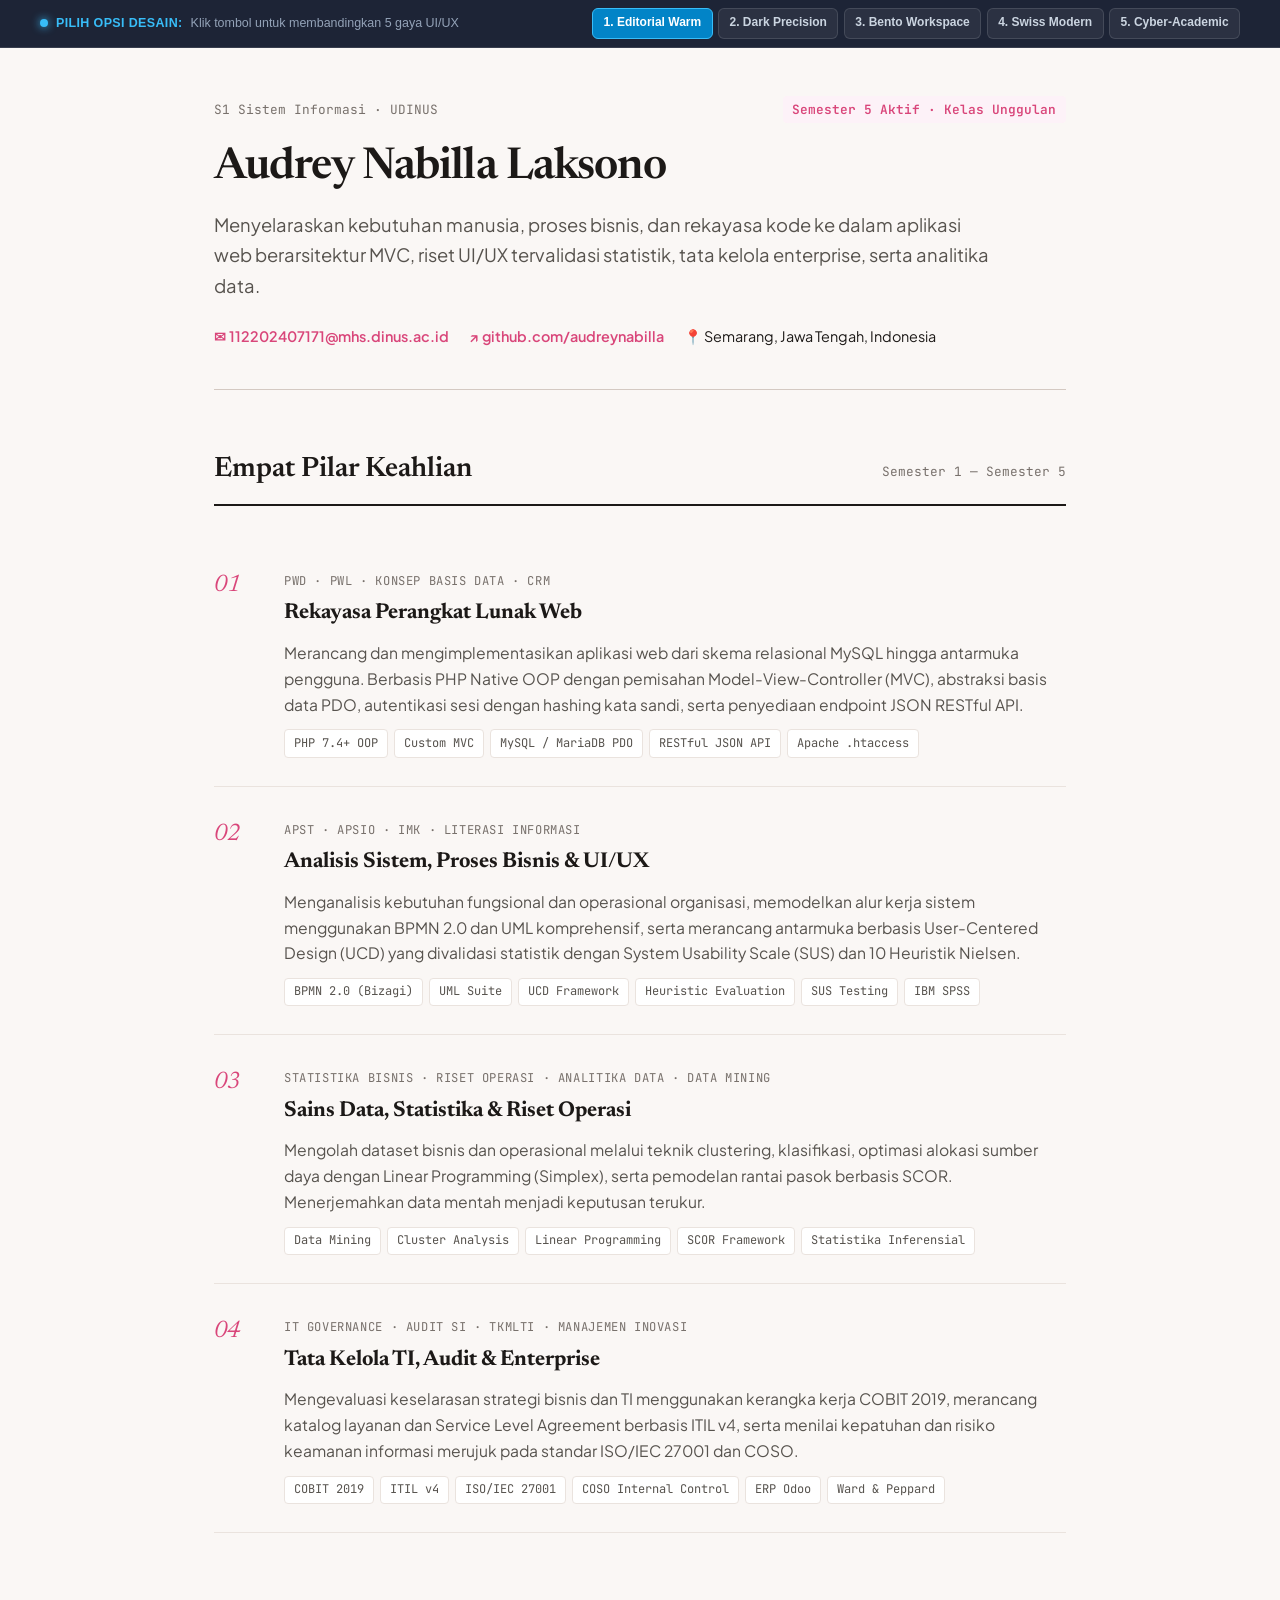
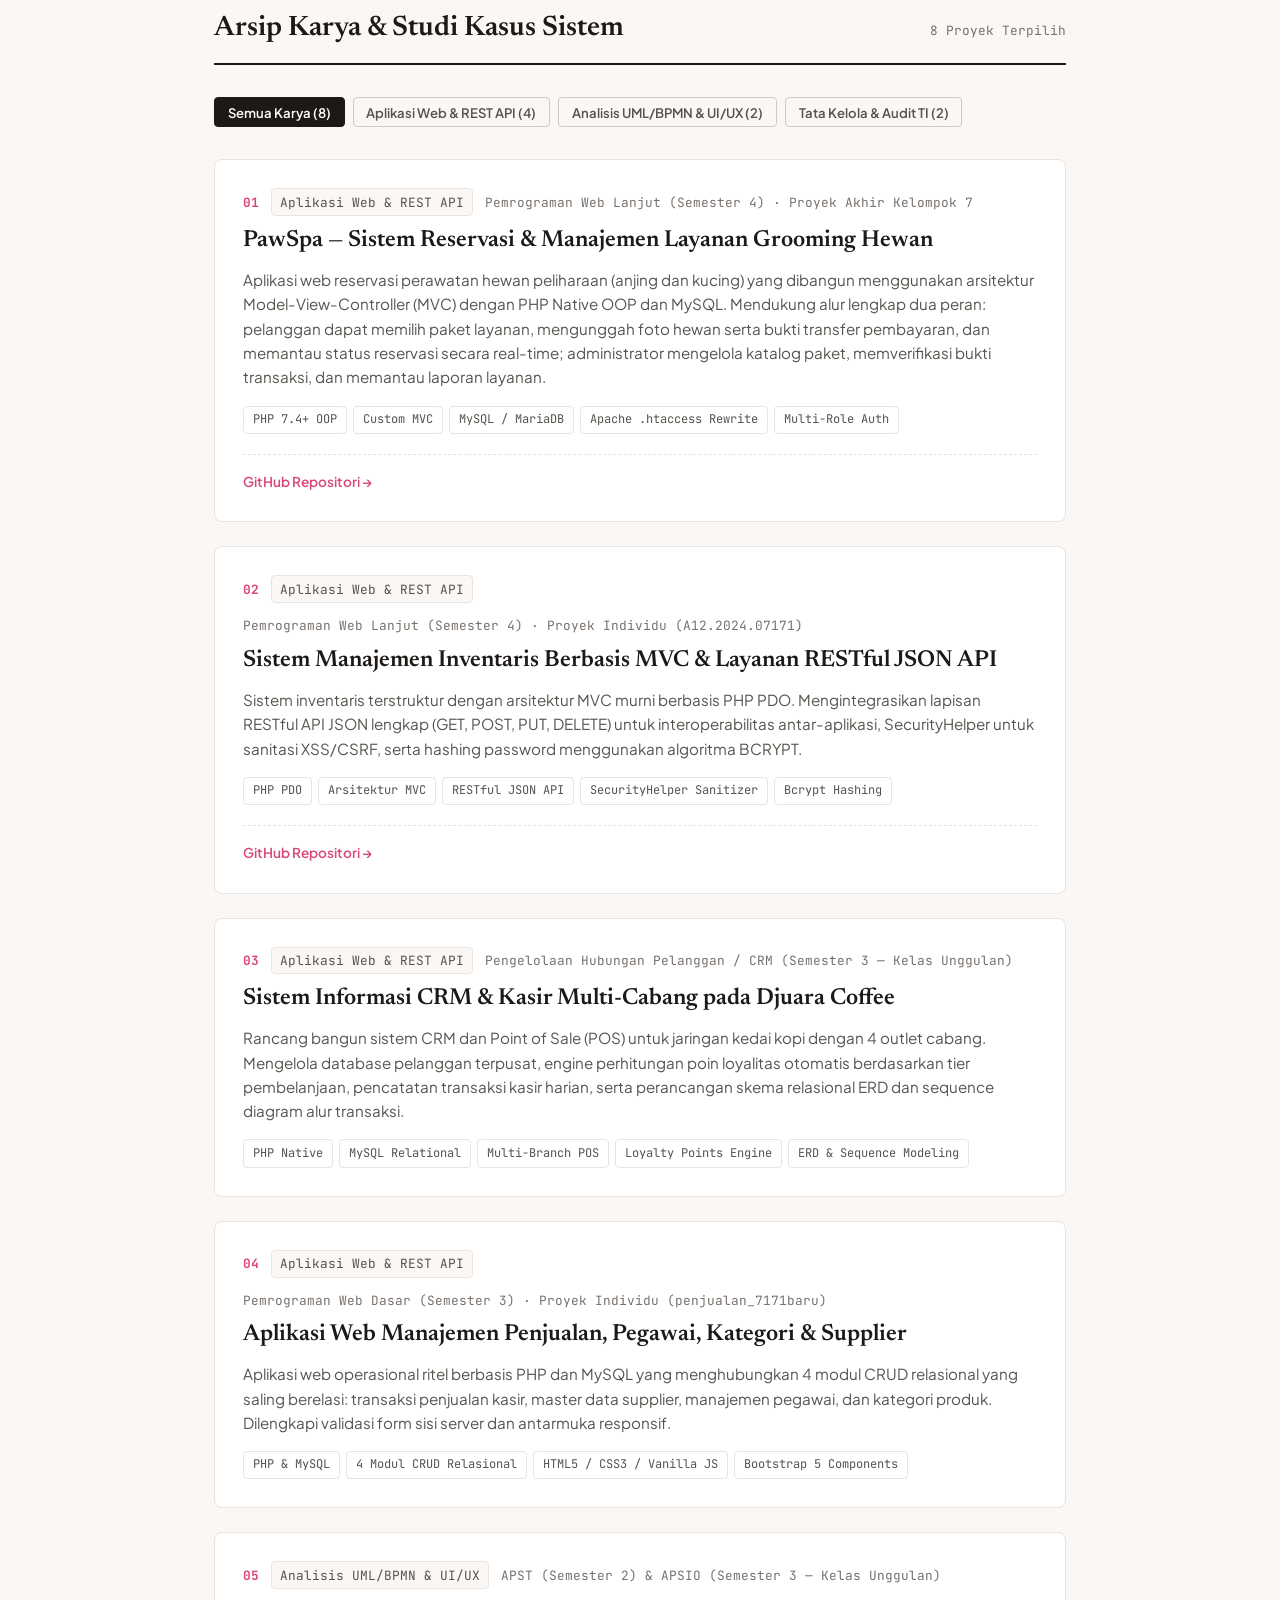
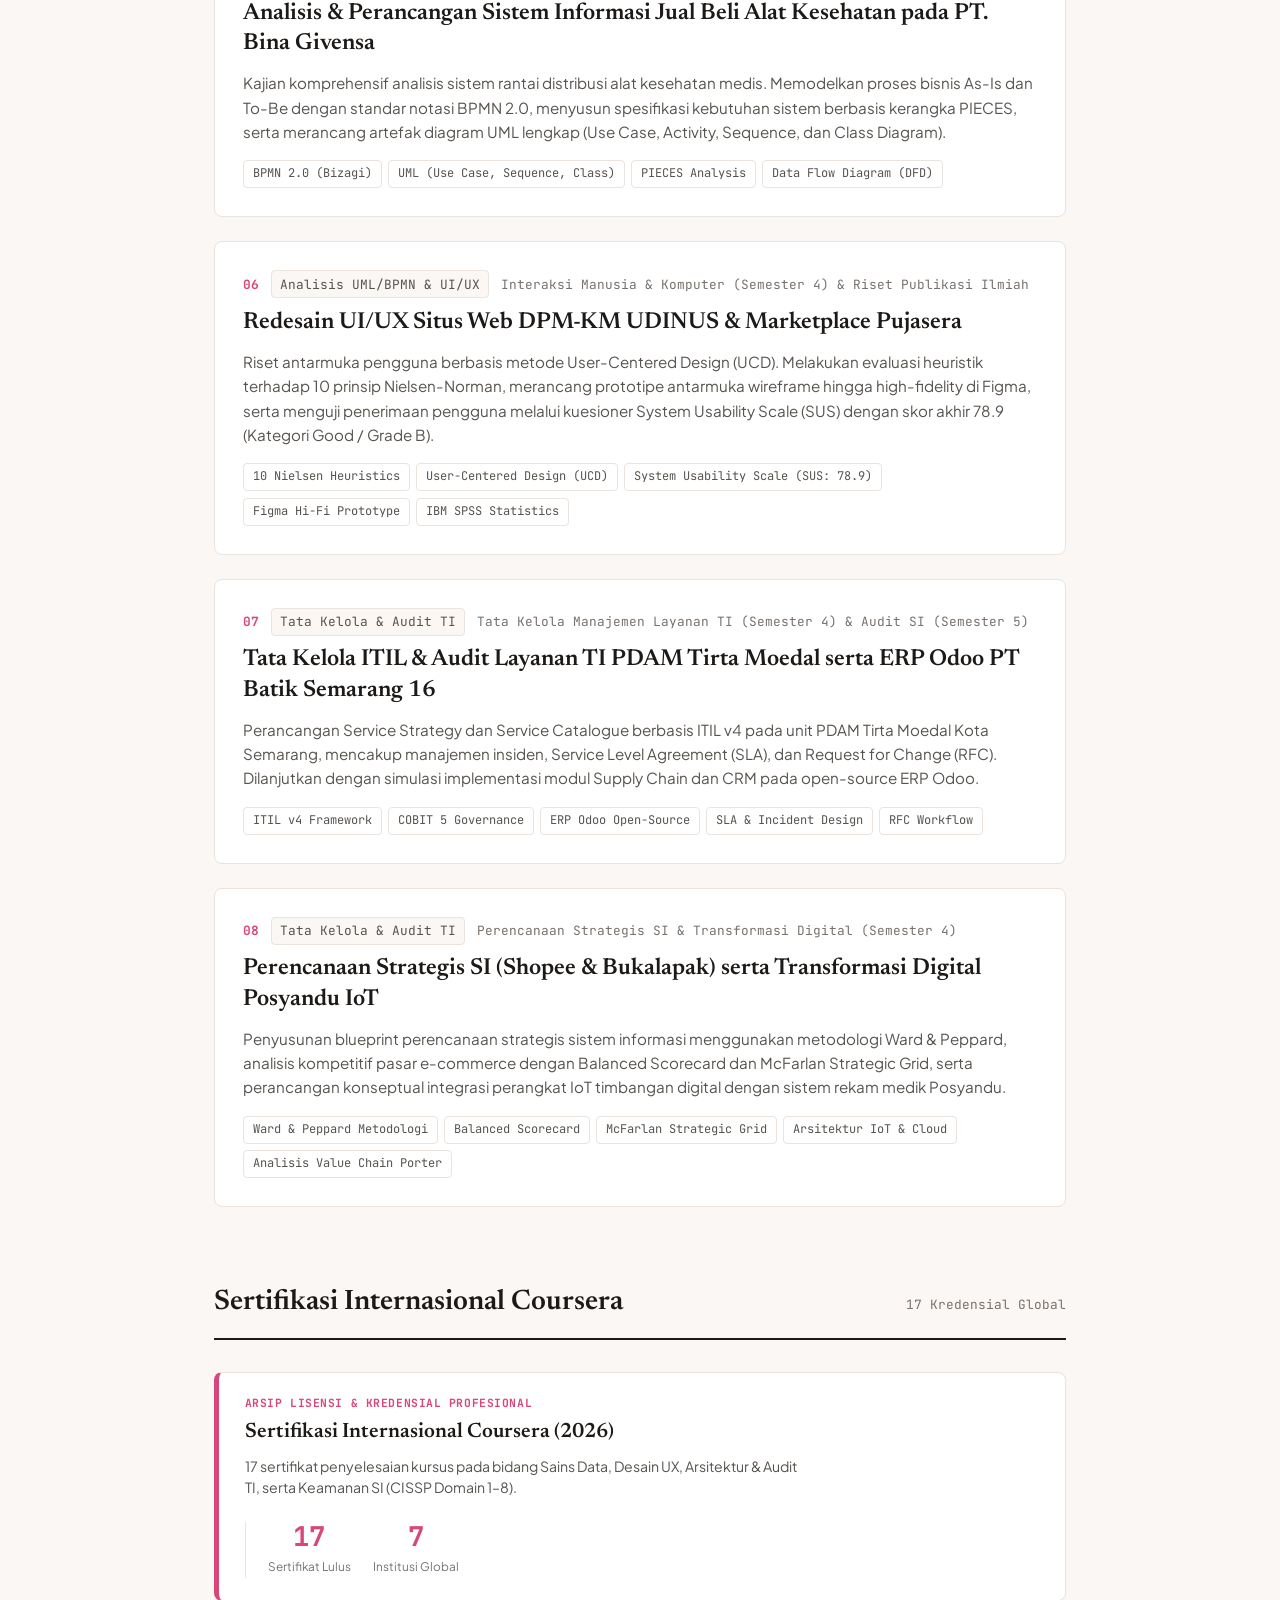
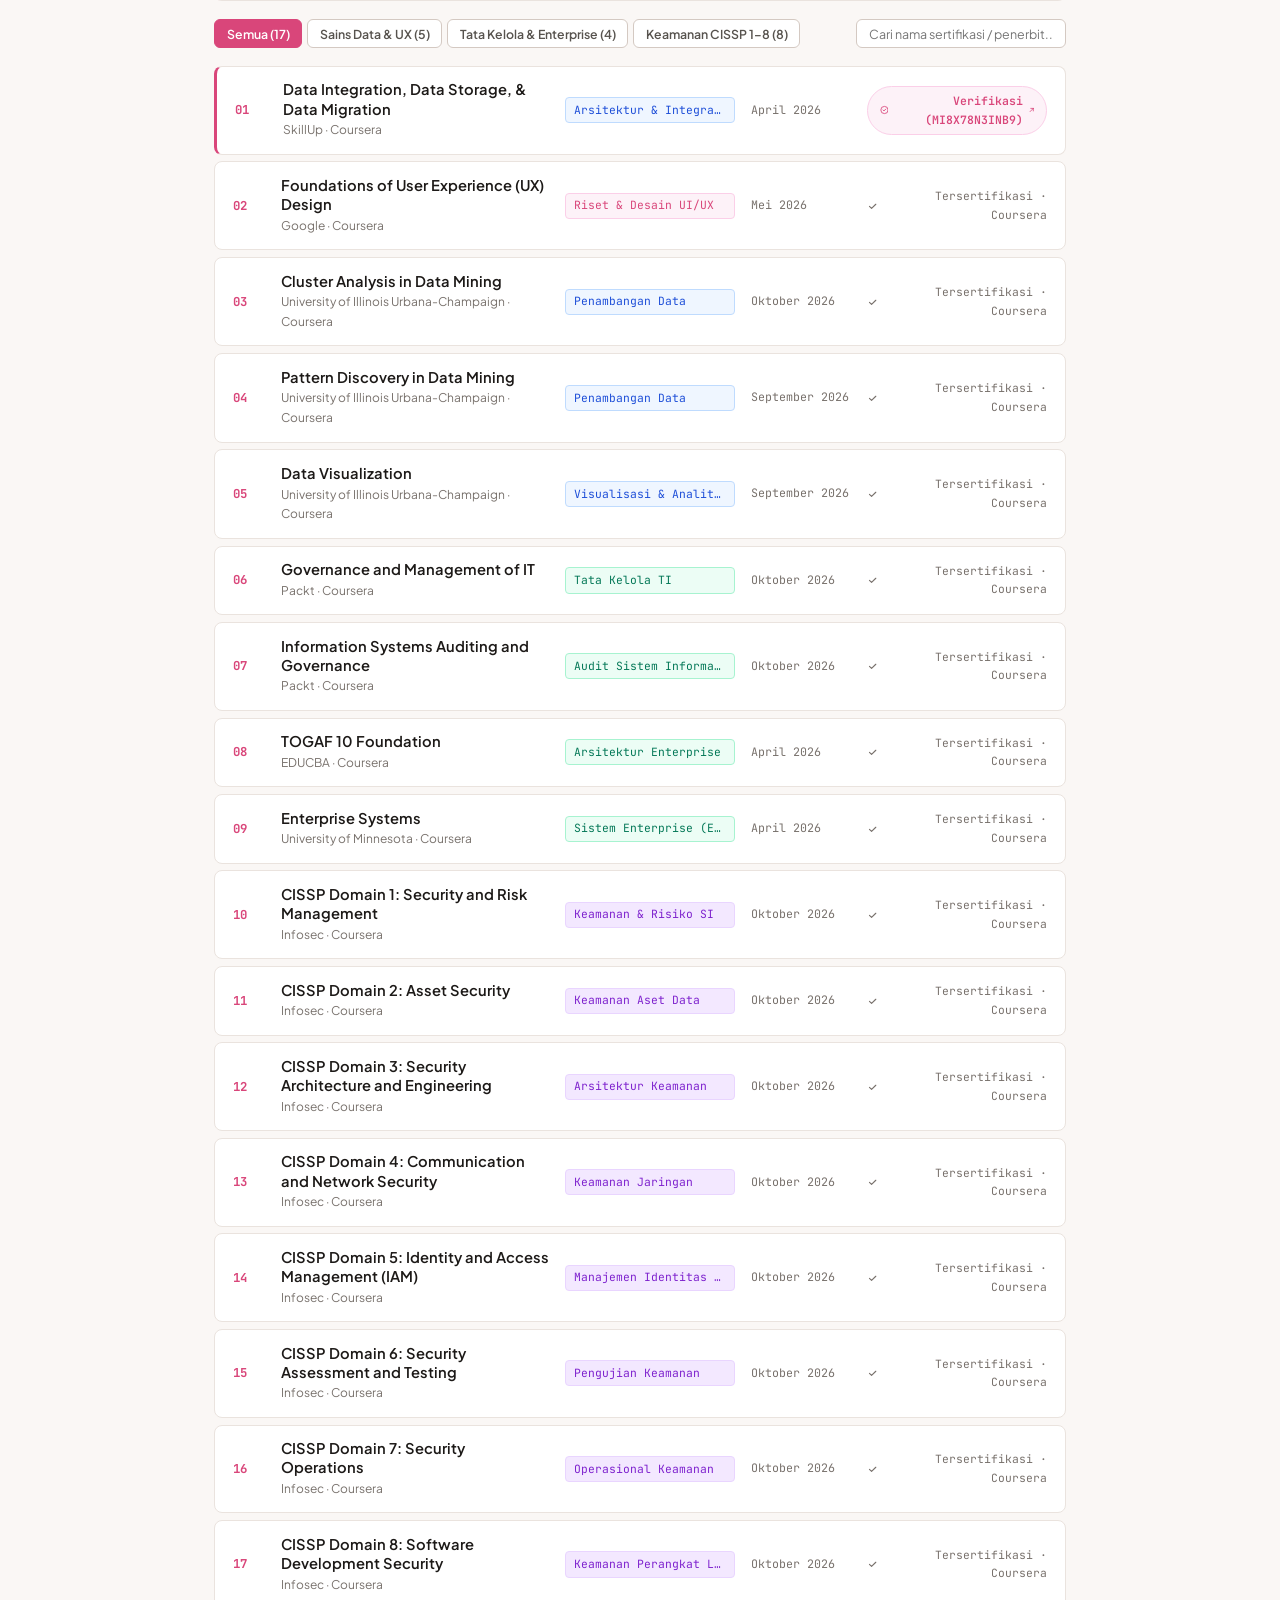
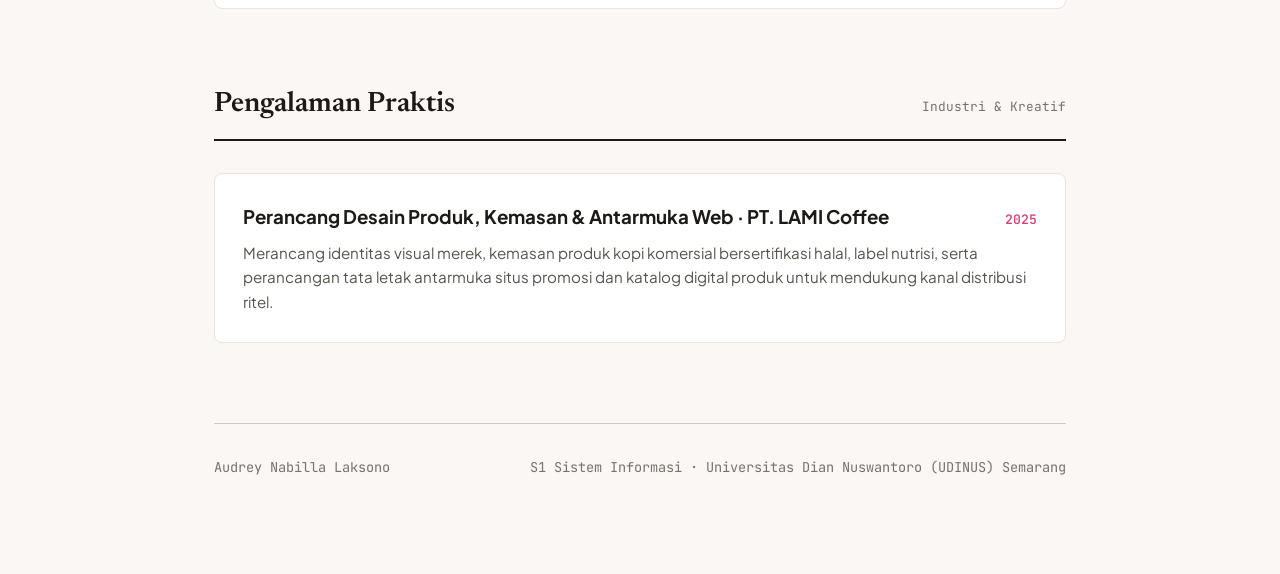
==== commit da56447a: "fix: lock Sakura Cream theme and responsive Coursera cards" ====
--- a/opsi-1.html
+++ b/opsi-1.html
@@ -398,7 +398,7 @@
     }
   
     /* ==== 4 PINK-ACCENT PALETTES ==== */
-    :root, [data-theme="rose-gold"] {
+    :root, [data-theme="sakura-cream"] {
       --bg: #FAF7F5; --card-bg: #FFFFFF;
       --ink: #1C1917; --ink-muted: #57534E; --ink-light: #78716C;
       --border: #EAE3DE; --border-dark: #D4C9C2;
@@ -426,31 +426,6 @@
       --accent: #C026D3; --accent-hover: #A21CAF;
       --accent-soft: #FAE8FF; --accent-border: #F0ABFC;
     }
-
-    /* ==== PALETTE BAR ==== */
-    .palette-bar {
-      position: sticky; top: 0; z-index: 999;
-      background: rgba(255,255,255,0.94);
-      backdrop-filter: blur(10px); -webkit-backdrop-filter: blur(10px);
-      border-bottom: 1px solid var(--border);
-      padding: 0.48rem 1.25rem;
-      display: flex; align-items: center; gap: 0.75rem; flex-wrap: wrap;
-    }
-    .palette-bar-label {
-      font-family: "JetBrains Mono", monospace; font-weight: 700;
-      font-size: 0.72rem; letter-spacing: 0.06em; color: var(--accent);
-    }
-    .palette-swatches { display: flex; gap: 0.35rem; flex-wrap: wrap; }
-    .pal-btn {
-      display: inline-flex; align-items: center; gap: 0.32rem;
-      padding: 0.26rem 0.68rem; border-radius: 999px;
-      font-size: 0.73rem; font-weight: 600;
-      background: transparent; border: 1px solid var(--border-dark);
-      color: var(--ink-muted); cursor: pointer; transition: all 0.15s;
-    }
-    .pal-btn:hover { border-color: var(--accent); color: var(--accent); }
-    .pal-btn.active { background: var(--accent); color: #fff; border-color: var(--accent); }
-    .pal-dot { width: 8px; height: 8px; border-radius: 50%; flex-shrink: 0; }
 
     /* ==== COURSERA REGISTRY ==== */
     .registry-banner {
@@ -543,18 +518,61 @@
       .cred-action { text-align: left; }
     }
 
+    
+    /* ==== COURSERA MOBILE RESPONSIVE ==== */
+    @media (max-width: 720px) {
+      .registry-banner { flex-direction: column; }
+      .registry-stats-box {
+        border-left: none; padding-left: 0;
+        border-top: 1px solid var(--border); padding-top: 0.85rem;
+        width: 100%; justify-content: flex-start;
+      }
+      .registry-controls-row { flex-direction: column; }
+      .reg-search-input { width: 100%; min-width: 0; }
+
+      /* Card layout on mobile: stacked 2-line design */
+      .cred-row {
+        grid-template-columns: 1fr;
+        grid-template-rows: auto;
+        gap: 0.25rem;
+        padding: 0.85rem 1rem;
+        position: relative;
+      }
+      .cred-idx {
+        position: absolute; top: 0.85rem; left: 1rem;
+        font-size: 0.72rem;
+      }
+      .cred-main {
+        padding-left: 1.8rem;
+      }
+      .cred-course-title { font-size: 0.88rem; }
+      .cred-issuer { font-size: 0.72rem; }
+      .cred-domain-tag {
+        margin-left: 1.8rem; max-width: fit-content;
+        font-size: 0.68rem;
+      }
+      .cred-date {
+        margin-left: 1.8rem; font-size: 0.7rem;
+        display: inline-block;
+      }
+      .cred-action {
+        text-align: left;
+        margin-left: 1.8rem;
+        margin-top: 0.15rem;
+      }
+      .cred-verify-pill {
+        font-size: 0.7rem; padding: 0.25rem 0.6rem;
+        display: inline-flex; width: auto;
+      }
+      .cred-completed-stamp {
+        font-size: 0.69rem;
+      }
+    }
+
     </style>
 </head>
 <body data-theme="rose-gold">
-  <div class="palette-bar">
-    <span class="palette-bar-label">✶ PALET WARNA:</span>
-    <div class="palette-swatches">
-      <button type="button" class="pal-btn active" data-theme="rose-gold"><span class="pal-dot" style="background:#D9467A"></span>Rose Gold</button>
-      <button type="button" class="pal-btn" data-theme="dusty-blush"><span class="pal-dot" style="background:#BE185D"></span>Dusty Blush</button>
-      <button type="button" class="pal-btn" data-theme="sakura-cream"><span class="pal-dot" style="background:#E11D48"></span>Sakura Cream</button>
-      <button type="button" class="pal-btn" data-theme="mauve-velvet"><span class="pal-dot" style="background:#C026D3"></span>Mauve Velvet</button>
-    </div>
-  </div>
+</div>
 
   
     <aside id="sw-bar" aria-label="Pemilih Opsi Desain">
@@ -1114,19 +1132,7 @@
 </script>
 
 <script>
-(function(){
-  var saved = localStorage.getItem('aud_theme') || 'rose-gold';
-  document.body.setAttribute('data-theme', saved);
-  document.querySelectorAll('.pal-btn').forEach(function(btn){
-    btn.classList.toggle('active', btn.getAttribute('data-theme') === saved);
-    btn.addEventListener('click', function(){
-      var t = btn.getAttribute('data-theme');
-      document.body.setAttribute('data-theme', t);
-      localStorage.setItem('aud_theme', t);
-      document.querySelectorAll('.pal-btn').forEach(function(b){ b.classList.toggle('active', b === btn); });
-    });
-  });
-})();
+// theme: sakura-cream (fixed)
 (function(){
   var tabs = document.querySelectorAll('.reg-tab-btn');
   var rows = document.querySelectorAll('.cred-row');
